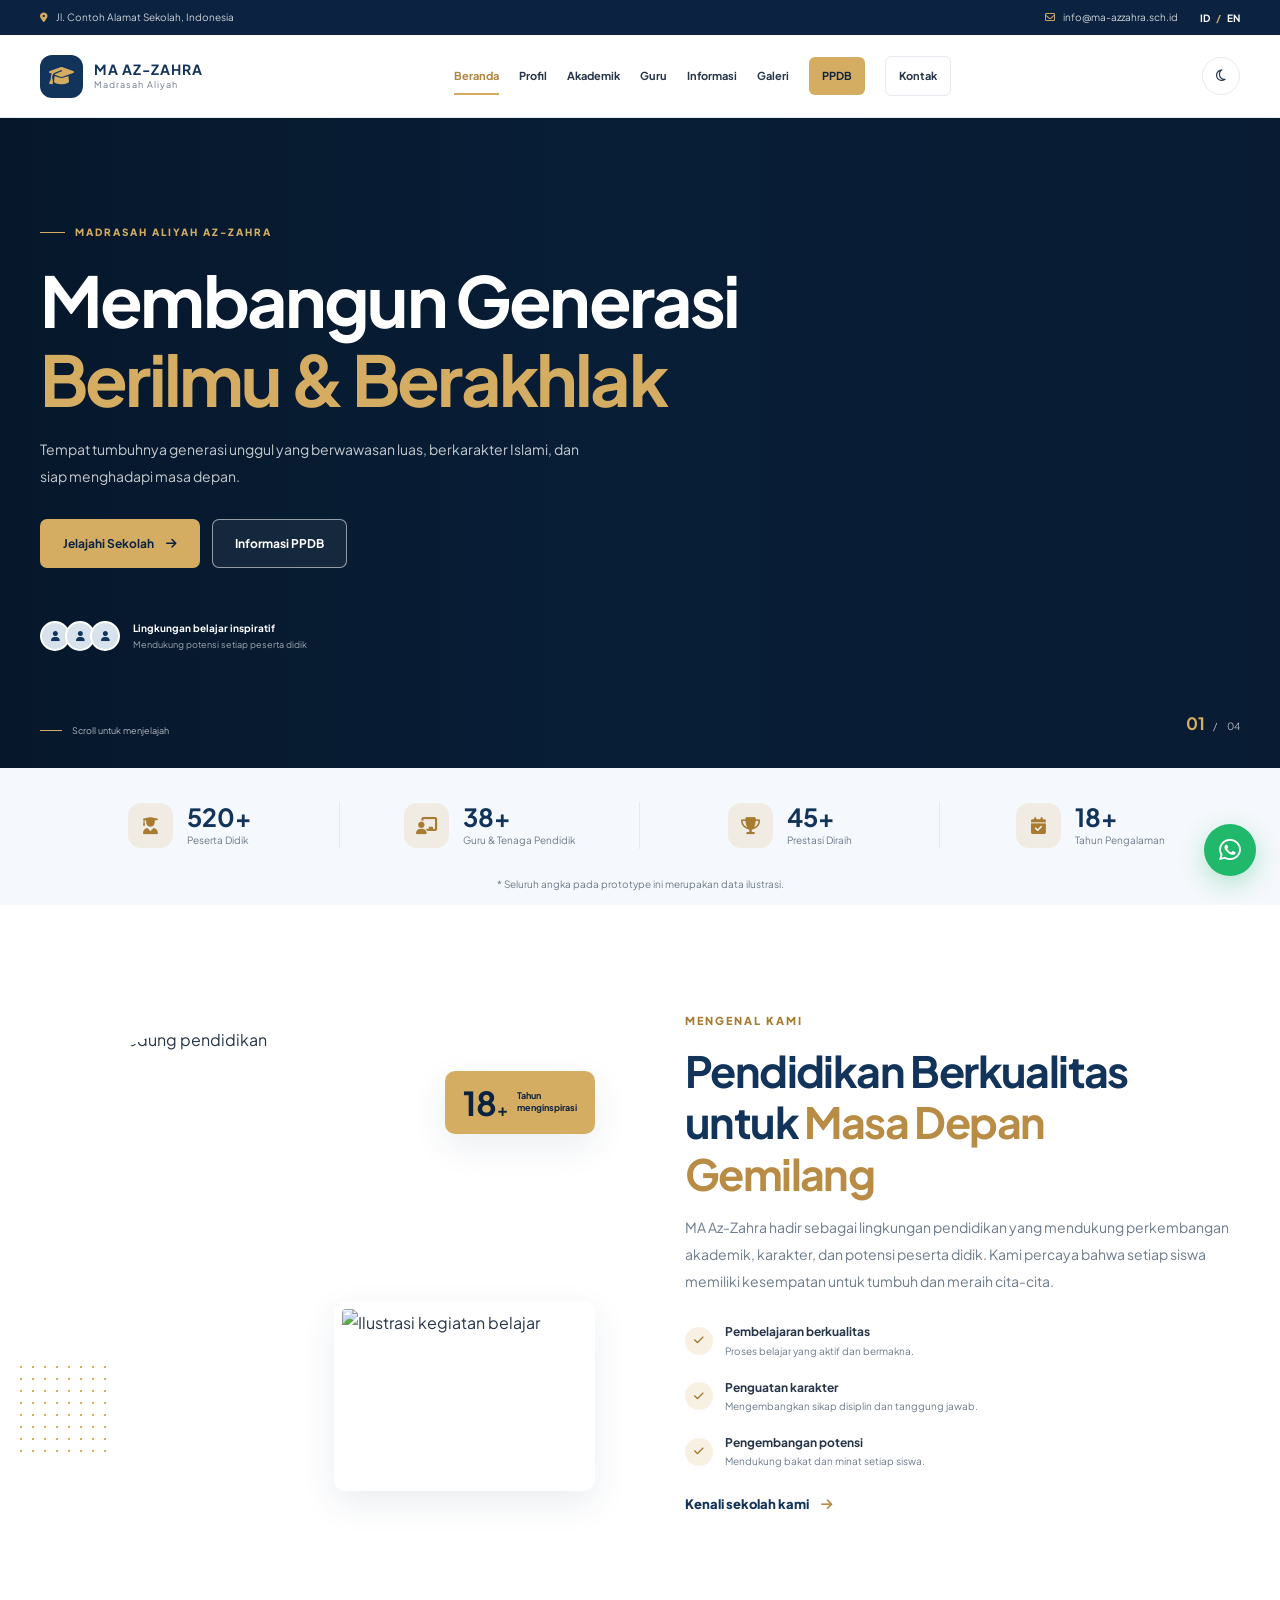
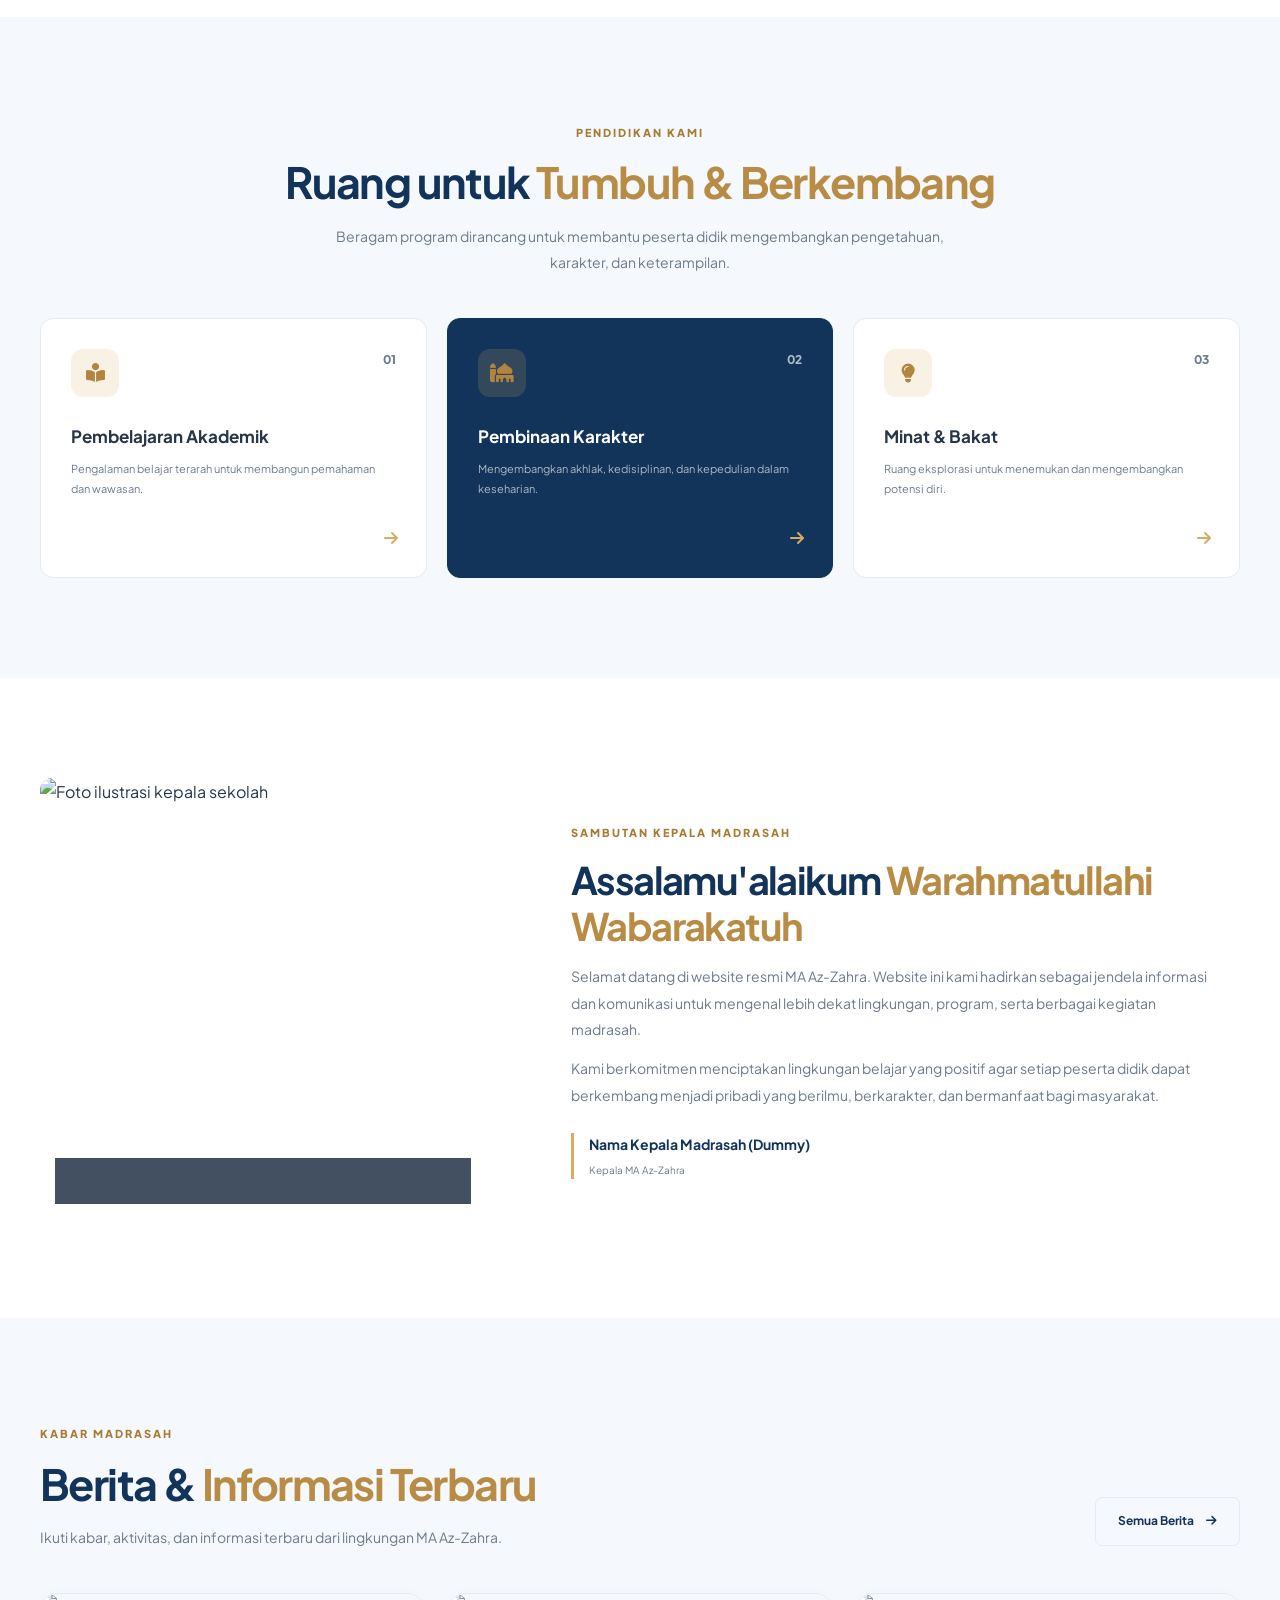
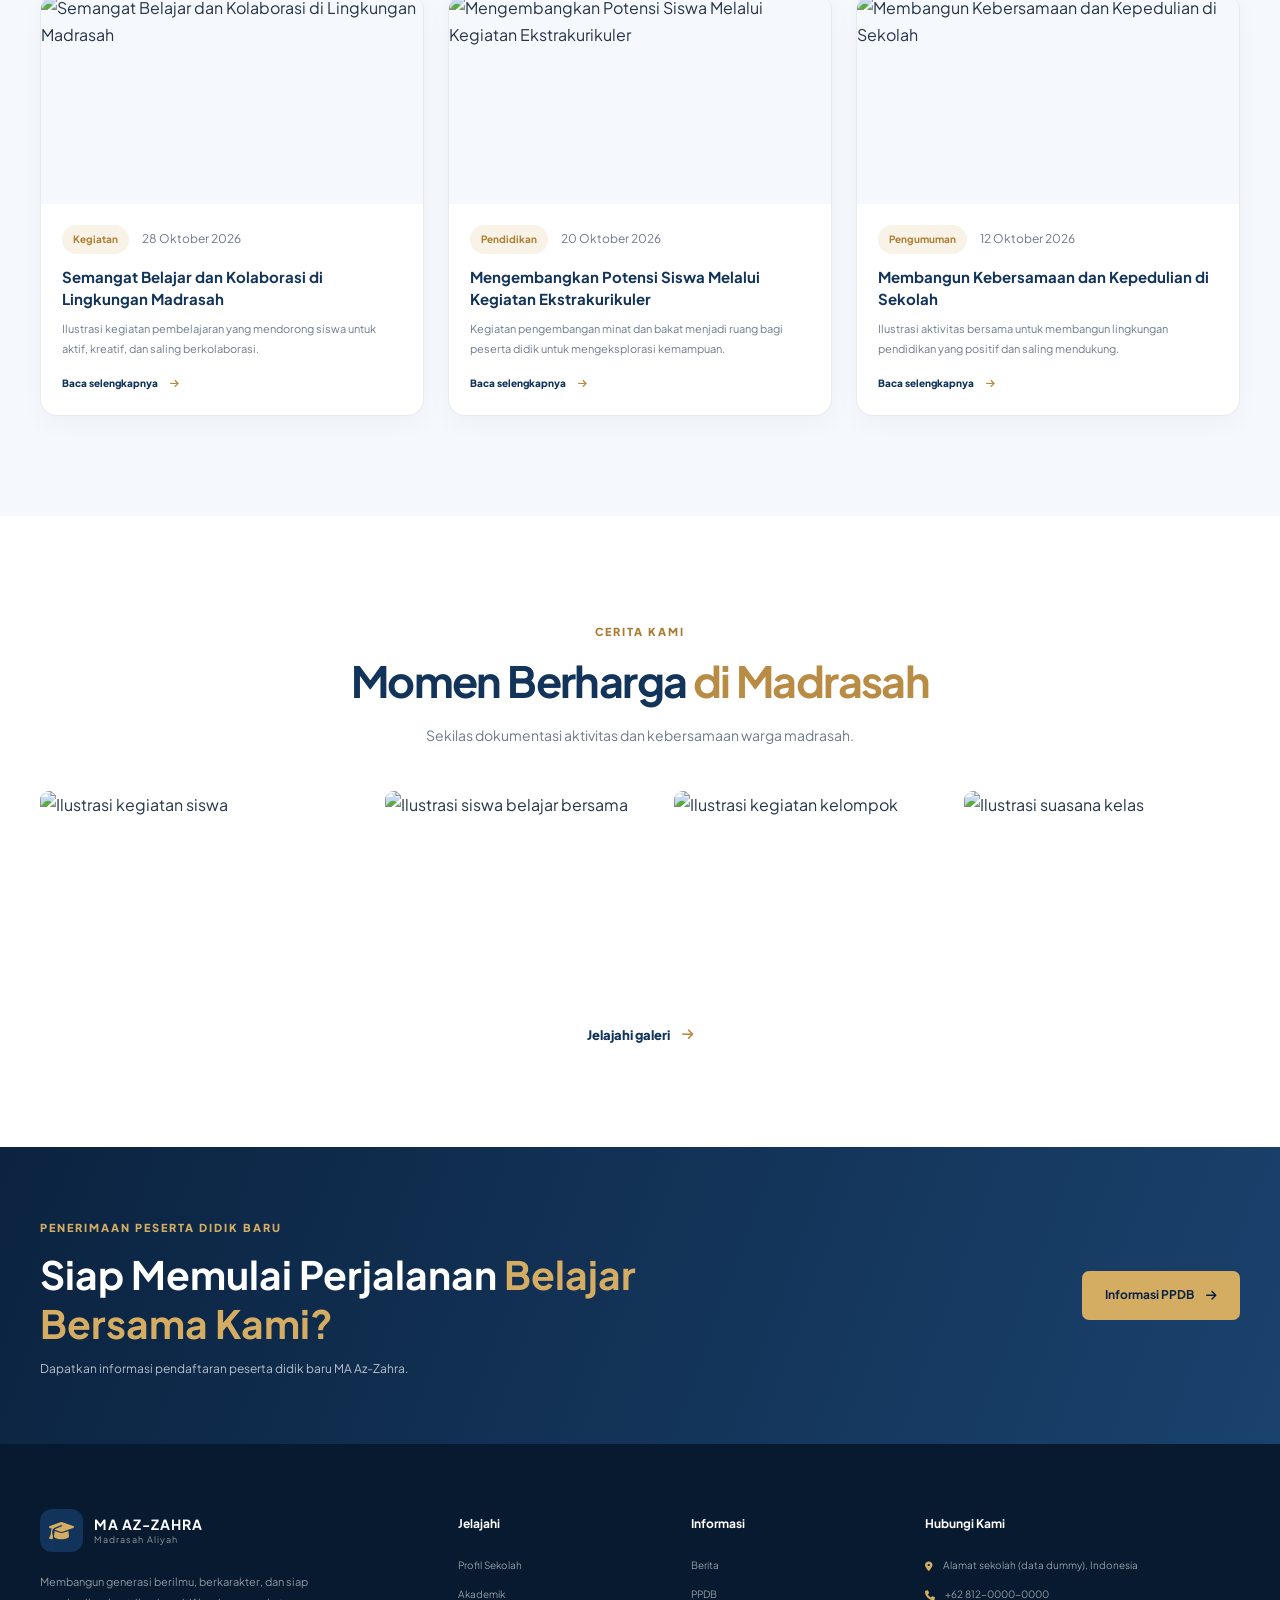
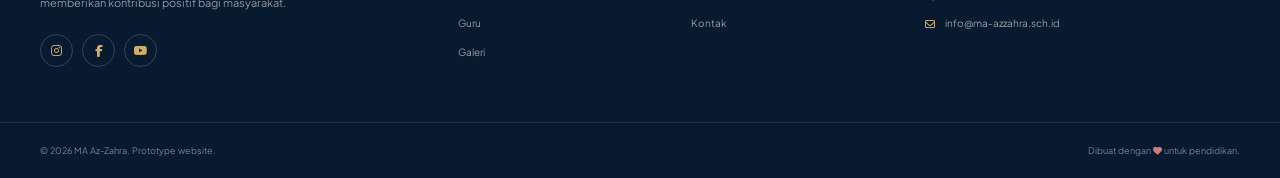
==== index.html @ f2ae87c5 "first commit" ====
<!DOCTYPE html>
<html lang="id">
<head>
  <meta charset="UTF-8">
  <meta name="viewport" content="width=device-width, initial-scale=1.0">
  <meta name="description" content="Website profil dan informasi MA Az-Zahra. Mengenal sekolah, program pendidikan, kegiatan, prestasi, dan informasi penerimaan peserta didik baru.">
  <meta name="theme-color" content="#12345a">
  <title>MA Az-Zahra | Membangun Generasi Berilmu dan Berakhlak</title>
  <link rel="preconnect" href="https://fonts.googleapis.com">
  <link rel="preconnect" href="https://fonts.gstatic.com" crossorigin>
  <link href="https://fonts.googleapis.com/css2?family=Plus+Jakarta+Sans:wght@400;500;600;700;800&display=swap" rel="stylesheet">
  <link rel="stylesheet" href="https://cdnjs.cloudflare.com/ajax/libs/font-awesome/6.5.2/css/all.min.css">
  <link rel="stylesheet" href="assets/css/variables.css">
  <link rel="stylesheet" href="assets/css/global.css">
  <link rel="stylesheet" href="assets/css/navbar.css">
  <link rel="stylesheet" href="assets/css/components.css">
  <link rel="stylesheet" href="assets/css/pages.css">
  <link rel="stylesheet" href="assets/css/responsive.css">
</head>
<body>
  <div class="announcement-bar">
    <div class="container announcement-inner">
      <span><i class="fa-solid fa-location-dot"></i> Jl. Contoh Alamat Sekolah, Indonesia</span>
      <div class="announcement-right">
        <a href="mailto:info@ma-azzahra.sch.id"><i class="fa-regular fa-envelope"></i> info@ma-azzahra.sch.id</a>
        <button class="language-toggle" id="languageToggle" type="button" aria-label="Ganti bahasa">ID <span>/</span> EN</button>
      </div>
    </div>
  </div>

  <header class="site-header" id="siteHeader">
    <div class="container nav-container">
      <a class="brand" href="index.html" aria-label="MA Az-Zahra Beranda">
        <span class="brand-logo"><i class="fa-solid fa-graduation-cap"></i></span>
        <span class="brand-copy"><strong>MA AZ-ZAHRA</strong><small>Madrasah Aliyah</small></span>
      </a>

      <button class="mobile-menu-toggle" id="mobileMenuToggle" aria-label="Buka navigasi" aria-expanded="false">
        <i class="fa-solid fa-bars"></i>
      </button>

      <nav class="main-nav" id="mainNav" aria-label="Navigasi utama">
        <a class="nav-link active" href="index.html" data-i18n="nav.home">Beranda</a>
        <a class="nav-link" href="pages/profil.html" data-i18n="nav.profile">Profil</a>
        <a class="nav-link" href="pages/akademik.html" data-i18n="nav.academic">Akademik</a>
        <a class="nav-link" href="pages/guru.html" data-i18n="nav.teachers">Guru</a>
        <a class="nav-link" href="pages/berita.html" data-i18n="nav.news">Informasi</a>
        <a class="nav-link" href="pages/galeri.html" data-i18n="nav.gallery">Galeri</a>
        <a class="nav-link nav-ppdb" href="pages/ppdb.html" data-i18n="nav.admission">PPDB <i class="fa-solid fa-arrow-up-right-from-square"></i></a>
        <a class="nav-link nav-contact" href="pages/kontak.html" data-i18n="nav.contact">Kontak</a>
      </nav>

      <div class="nav-actions">
        <button class="icon-button" id="themeToggle" type="button" aria-label="Aktifkan mode gelap">
          <i class="fa-regular fa-moon"></i>
        </button>
      </div>
    </div>
  </header>

  <main>
    <section class="hero-section">
      <div class="hero-image"></div>
      <div class="hero-overlay"></div>
      <div class="container hero-content">
        <span class="eyebrow hero-eyebrow"><span></span> MADRASAH ALIYAH AZ-ZAHRA</span>
        <h1 data-i18n="hero.title">Membangun Generasi<br><em>Berilmu & Berakhlak</em></h1>
        <p data-i18n="hero.description">Tempat tumbuhnya generasi unggul yang berwawasan luas, berkarakter Islami, dan siap menghadapi masa depan.</p>
        <div class="hero-actions">
          <a href="pages/profil.html" class="btn btn-gold"><span data-i18n="hero.ctaPrimary">Jelajahi Sekolah</span> <i class="fa-solid fa-arrow-right"></i></a>
          <a href="pages/ppdb.html" class="btn btn-outline-light" data-i18n="hero.ctaSecondary">Informasi PPDB</a>
        </div>
        <div class="hero-trust">
          <div class="trust-avatars">
            <span><i class="fa-solid fa-user"></i></span><span><i class="fa-solid fa-user"></i></span><span><i class="fa-solid fa-user"></i></span>
          </div>
          <div><strong>Lingkungan belajar inspiratif</strong><small>Mendukung potensi setiap peserta didik</small></div>
        </div>
      </div>
      <a class="hero-scroll" href="#about"><span></span> Scroll untuk menjelajah</a>
      <div class="hero-index"><strong>01</strong><span>/</span> 04</div>
    </section>

    <section class="stats-section">
      <div class="container stats-grid">
        <div class="stat-item"><span class="stat-icon"><i class="fa-solid fa-user-graduate"></i></span><div><strong data-count="520">0</strong><small>Peserta Didik</small></div></div>
        <div class="stat-item"><span class="stat-icon"><i class="fa-solid fa-chalkboard-user"></i></span><div><strong data-count="38">0</strong><small>Guru & Tenaga Pendidik</small></div></div>
        <div class="stat-item"><span class="stat-icon"><i class="fa-solid fa-trophy"></i></span><div><strong data-count="45">0</strong><small>Prestasi Diraih</small></div></div>
        <div class="stat-item"><span class="stat-icon"><i class="fa-solid fa-calendar-check"></i></span><div><strong data-count="18">0</strong><small>Tahun Pengalaman</small></div></div>
      </div>
      <p class="demo-note">* Seluruh angka pada prototype ini merupakan data ilustrasi.</p>
    </section>

    <section class="section about-section" id="about">
      <div class="container about-grid">
        <div class="about-visual reveal">
          <div class="about-photo-main"><img src="https://images.unsplash.com/photo-1562774053-701939374585?auto=format&fit=crop&w=1000&q=85" alt="Ilustrasi gedung pendidikan"></div>
          <div class="about-photo-small"><img src="https://images.unsplash.com/photo-1509062522246-3755977927d7?auto=format&fit=crop&w=600&q=85" alt="Ilustrasi kegiatan belajar"></div>
          <div class="experience-card"><strong>18<span>+</span></strong><small>Tahun<br>menginspirasi</small></div>
          <span class="decorative-dot"></span>
        </div>
        <div class="about-copy reveal">
          <span class="section-kicker">MENGENAL KAMI</span>
          <h2>Pendidikan Berkualitas untuk <em>Masa Depan Gemilang</em></h2>
          <p class="section-description">MA Az-Zahra hadir sebagai lingkungan pendidikan yang mendukung perkembangan akademik, karakter, dan potensi peserta didik. Kami percaya bahwa setiap siswa memiliki kesempatan untuk tumbuh dan meraih cita-cita.</p>
          <div class="about-points">
            <div><span><i class="fa-solid fa-check"></i></span><div><strong>Pembelajaran berkualitas</strong><small>Proses belajar yang aktif dan bermakna.</small></div></div>
            <div><span><i class="fa-solid fa-check"></i></span><div><strong>Penguatan karakter</strong><small>Mengembangkan sikap disiplin dan tanggung jawab.</small></div></div>
            <div><span><i class="fa-solid fa-check"></i></span><div><strong>Pengembangan potensi</strong><small>Mendukung bakat dan minat setiap siswa.</small></div></div>
          </div>
          <a href="pages/profil.html" class="text-link">Kenali sekolah kami <i class="fa-solid fa-arrow-right"></i></a>
        </div>
      </div>
    </section>

    <section class="section programs-section">
      <div class="container">
        <div class="section-heading centered reveal">
          <span class="section-kicker">PENDIDIKAN KAMI</span>
          <h2>Ruang untuk <em>Tumbuh & Berkembang</em></h2>
          <p class="section-description">Beragam program dirancang untuk membantu peserta didik mengembangkan pengetahuan, karakter, dan keterampilan.</p>
        </div>
        <div class="program-grid">
          <article class="program-card reveal"><span class="program-icon"><i class="fa-solid fa-book-open-reader"></i></span><span class="program-number">01</span><h3>Pembelajaran Akademik</h3><p>Pengalaman belajar terarah untuk membangun pemahaman dan wawasan.</p><a href="pages/akademik.html" aria-label="Lihat program akademik"><i class="fa-solid fa-arrow-right"></i></a></article>
          <article class="program-card featured reveal"><span class="program-icon"><i class="fa-solid fa-mosque"></i></span><span class="program-number">02</span><h3>Pembinaan Karakter</h3><p>Mengembangkan akhlak, kedisiplinan, dan kepedulian dalam keseharian.</p><a href="pages/akademik.html" aria-label="Lihat pembinaan karakter"><i class="fa-solid fa-arrow-right"></i></a></article>
          <article class="program-card reveal"><span class="program-icon"><i class="fa-solid fa-lightbulb"></i></span><span class="program-number">03</span><h3>Minat & Bakat</h3><p>Ruang eksplorasi untuk menemukan dan mengembangkan potensi diri.</p><a href="pages/akademik.html" aria-label="Lihat minat dan bakat"><i class="fa-solid fa-arrow-right"></i></a></article>
        </div>
      </div>
    </section>

    <section class="section principal-section">
      <div class="container principal-grid">
        <div class="principal-image reveal"><img src="https://images.unsplash.com/photo-1560250097-0b93528c311a?auto=format&fit=crop&w=800&q=85" alt="Foto ilustrasi kepala sekolah"><span class="image-caption">Kepala Madrasah</span></div>
        <div class="principal-copy reveal"><span class="section-kicker">SAMBUTAN KEPALA MADRASAH</span><h2>Assalamu'alaikum <em>Warahmatullahi Wabarakatuh</em></h2><p class="section-description">Selamat datang di website resmi MA Az-Zahra. Website ini kami hadirkan sebagai jendela informasi dan komunikasi untuk mengenal lebih dekat lingkungan, program, serta berbagai kegiatan madrasah.</p><p class="section-description">Kami berkomitmen menciptakan lingkungan belajar yang positif agar setiap peserta didik dapat berkembang menjadi pribadi yang berilmu, berkarakter, dan bermanfaat bagi masyarakat.</p><div class="principal-sign"><strong>Nama Kepala Madrasah (Dummy)</strong><small>Kepala MA Az-Zahra</small></div></div>
      </div>
    </section>

    <section class="section news-section">
      <div class="container">
        <div class="section-heading heading-with-action reveal"><div><span class="section-kicker">KABAR MADRASAH</span><h2>Berita & <em>Informasi Terbaru</em></h2><p class="section-description">Ikuti kabar, aktivitas, dan informasi terbaru dari lingkungan MA Az-Zahra.</p></div><a href="pages/berita.html" class="btn btn-outline-dark">Semua Berita <i class="fa-solid fa-arrow-right"></i></a></div>
        <div class="news-grid" id="homeNewsGrid"></div>
      </div>
    </section>

    <section class="section gallery-preview-section">
      <div class="container">
        <div class="section-heading centered reveal"><span class="section-kicker">CERITA KAMI</span><h2>Momen Berharga <em>di Madrasah</em></h2><p class="section-description">Sekilas dokumentasi aktivitas dan kebersamaan warga madrasah.</p></div>
        <div class="gallery-preview-grid">
          <img src="https://images.unsplash.com/photo-1529390079861-591de354faf5?auto=format&fit=crop&w=800&q=85" alt="Ilustrasi kegiatan siswa">
          <img src="https://images.unsplash.com/photo-1523240795612-9a054b0db644?auto=format&fit=crop&w=800&q=85" alt="Ilustrasi siswa belajar bersama">
          <img src="https://images.unsplash.com/photo-1517486808906-6ca8b3f04846?auto=format&fit=crop&w=800&q=85" alt="Ilustrasi kegiatan kelompok">
          <img src="https://images.unsplash.com/photo-1509062522246-3755977927d7?auto=format&fit=crop&w=800&q=85" alt="Ilustrasi suasana kelas">
        </div>
        <div class="center-action"><a href="pages/galeri.html" class="text-link">Jelajahi galeri <i class="fa-solid fa-arrow-right"></i></a></div>
      </div>
    </section>

    <section class="admission-cta">
      <div class="container admission-inner">
        <div><span class="section-kicker light-kicker">PENERIMAAN PESERTA DIDIK BARU</span><h2>Siap Memulai Perjalanan <em>Belajar Bersama Kami?</em></h2><p>Dapatkan informasi pendaftaran peserta didik baru MA Az-Zahra.</p></div>
        <a href="pages/ppdb.html" class="btn btn-gold">Informasi PPDB <i class="fa-solid fa-arrow-right"></i></a>
      </div>
    </section>
  </main>

  <footer class="site-footer" id="siteFooter">
    <div class="container footer-main">
      <div class="footer-brand"><a class="brand brand-light" href="index.html"><span class="brand-logo"><i class="fa-solid fa-graduation-cap"></i></span><span class="brand-copy"><strong>MA AZ-ZAHRA</strong><small>Madrasah Aliyah</small></span></a><p>Membangun generasi berilmu, berkarakter, dan siap memberikan kontribusi positif bagi masyarakat.</p><div class="social-links"><a href="#" aria-label="Instagram"><i class="fa-brands fa-instagram"></i></a><a href="#" aria-label="Facebook"><i class="fa-brands fa-facebook-f"></i></a><a href="#" aria-label="YouTube"><i class="fa-brands fa-youtube"></i></a></div></div>
      <div class="footer-column"><h4>Jelajahi</h4><a href="pages/profil.html">Profil Sekolah</a><a href="pages/akademik.html">Akademik</a><a href="pages/guru.html">Guru</a><a href="pages/galeri.html">Galeri</a></div>
      <div class="footer-column"><h4>Informasi</h4><a href="pages/berita.html">Berita</a><a href="pages/ppdb.html">PPDB</a><a href="pages/kontak.html">Kontak</a></div>
      <div class="footer-column footer-contact"><h4>Hubungi Kami</h4><p><i class="fa-solid fa-location-dot"></i> Alamat sekolah (data dummy), Indonesia</p><p><i class="fa-solid fa-phone"></i> +62 812-0000-0000</p><p><i class="fa-regular fa-envelope"></i> info@ma-azzahra.sch.id</p></div>
    </div>
    <div class="footer-bottom"><div class="container"><span>© <span id="currentYear"></span> MA Az-Zahra. Prototype website.</span><span>Dibuat dengan <i class="fa-solid fa-heart"></i> untuk pendidikan.</span></div></div>
  </footer>

  <a class="floating-whatsapp" href="https://wa.me/6281200000000?text=Halo%20MA%20Az-Zahra" target="_blank" rel="noopener" aria-label="Hubungi melalui WhatsApp"><i class="fa-brands fa-whatsapp"></i></a>
  <button class="back-to-top" id="backToTop" type="button" aria-label="Kembali ke atas"><i class="fa-solid fa-arrow-up"></i></button>

  <script src="assets/js/config.js"></script>
  <script src="assets/js/data.js"></script>
  <script src="assets/js/components.js"></script>
  <script src="assets/js/navigation.js"></script>
  <script src="assets/js/theme.js"></script>
  <script src="assets/js/language.js"></script>
  <script src="assets/js/main.js"></script>
</body>
</html>
---- assets/css/variables.css ----
:root {
  --color-navy: #12345a;
  --color-navy-dark: #0b2340;
  --color-navy-deep: #081a30;
  --color-gold: #d5ad62;
  --color-gold-light: #ead6ad;
  --color-white: #ffffff;
  --color-bg: #ffffff;
  --color-bg-soft: #f5f8fc;
  --color-text: #263548;
  --color-muted: #6d7b8c;
  --color-border: #e5ebf1;
  --font-main: "Plus Jakarta Sans", sans-serif;
  --container-width: 1200px;
  --radius-sm: 8px;
  --radius-md: 16px;
  --radius-lg: 24px;
  --shadow-soft: 0 12px 35px rgba(18, 52, 90, .09);
  --transition: .25s ease;
}
[data-theme="dark"] {
  --color-bg: #101b2d;
  --color-bg-soft: #15243a;
  --color-text: #e8eef6;
  --color-muted: #aab8ca;
  --color-border: #2b3d55;
  --shadow-soft: 0 12px 35px rgba(0,0,0,.22);
}
---- assets/css/global.css ----
* {
    box-sizing: border-box;
}

html {
    scroll-behavior: smooth;
    scroll-padding-top: 95px;
}

body {
    margin: 0;
    font-family: var(--font-main);
    background: var(--color-bg);
    color: var(--color-text);
    line-height: 1.7;
    transition: background var(--transition), color var(--transition);
}

body,
button,
input {
    font-family: var(--font-main);
}

a {
    color: inherit;
    text-decoration: none;
}

button {
    cursor: pointer;
}

img {
    display: block;
    max-width: 100%;
}

.container {
    width: min(var(--container-width), calc(100% - 48px));
    margin-inline: auto;
}

.section {
    padding: 100px 0;
}

.section-kicker {
    display: inline-block;
    margin-bottom: 14px;
    color: #a77b32;
    font-size: 11px;
    font-weight: 800;
    letter-spacing: 2px;
}

.section-heading {
    margin-bottom: 42px;
}

.section-heading h2,
.about-copy h2,
.principal-copy h2 {
    margin: 0 0 15px;
    color: var(--color-navy);
    font-size: clamp(30px, 4vw, 43px);
    line-height: 1.2;
    letter-spacing: -1.6px;
}

[data-theme="dark"] .section-heading h2,
[data-theme="dark"] .about-copy h2,
[data-theme="dark"] .principal-copy h2 {
    color: var(--color-text);
}

.section-heading h2 em,
.about-copy h2 em,
.principal-copy h2 em {
    color: #b88c45;
    font-style: normal;
}

.section-description {
    max-width: 650px;
    margin: 0;
    color: var(--color-muted);
    font-size: 14px;
    line-height: 1.9;
}

.centered {
    text-align: center;
}

.centered .section-description {
    margin-inline: auto;
}

.btn {
    min-height: 49px;
    display: inline-flex;
    align-items: center;
    justify-content: center;
    gap: 12px;
    padding: 0 22px;
    border: 1px solid transparent;
    border-radius: 7px;
    font-size: 12px;
    font-weight: 700;
    transition: var(--transition);
}

.btn-gold {
    color: var(--color-navy-dark);
    background: var(--color-gold);
}

.btn-gold:hover {
    background: #e5c47e;
    transform: translateY(-2px);
}

.btn-outline-light {
    color: #fff;
    border-color: rgba(255, 255, 255, .55);
    background: rgba(255, 255, 255, .06);
}

.btn-outline-light:hover {
    background: #fff;
    color: var(--color-navy);
}

.btn-outline-dark {
    border-color: var(--color-border);
    color: var(--color-navy);
}

[data-theme="dark"] .btn-outline-dark {
    color: var(--color-text);
}

.btn-outline-dark:hover {
    border-color: var(--color-gold);
    color: #a77b32;
}

.text-link {
    display: inline-flex;
    align-items: center;
    gap: 12px;
    margin-top: 23px;
    color: var(--color-navy);
    font-size: 13px;
    font-weight: 800;
}

[data-theme="dark"] .text-link {
    color: var(--color-gold);
}

.text-link i {
    color: #b88c45;
    transition: transform var(--transition);
}

.text-link:hover i {
    transform: translateX(5px);
}

.demo-note {
    margin: 0;
    padding: 0 15px 12px;
    color: var(--color-muted);
    font-size: 10px;
    text-align: center;
}

.reveal {
    opacity: 0;
    transform: translateY(22px);
    transition: opacity .7s ease, transform .7s ease;
}

.reveal.is-visible {
    opacity: 1;
    transform: translateY(0);
}
---- assets/css/navbar.css ----
.announcement-bar {
     background: var(--color-navy-dark);
     color: rgba(255, 255, 255, .8);
     font-size: 10px;
 }

 .announcement-inner,
 .announcement-right {
     display: flex;
     align-items: center;
     justify-content: space-between;
 }

 .announcement-inner {
     min-height: 35px;
 }

 .announcement-inner i {
     margin-right: 6px;
     color: var(--color-gold);
 }

 .announcement-right {
     gap: 22px;
 }

 .language-toggle {
     padding: 0;
     border: 0;
     background: none;
     color: #fff;
     font-size: 10px;
     font-weight: 700;
 }

 .language-toggle span {
     color: var(--color-gold);
     padding: 0 4px;
 }

 .site-header {
     position: sticky;
     z-index: 1000;
     top: 0;
     background: var(--color-bg);
     border-bottom: 1px solid var(--color-border);
     transition: box-shadow var(--transition), background var(--transition);
 }

 .site-header.is-scrolled {
     box-shadow: 0 8px 24px rgba(9, 31, 56, .08);
 }

 .nav-container {
     min-height: 82px;
     display: flex;
     align-items: center;
     justify-content: space-between;
     gap: 25px;
 }

 .brand {
     display: inline-flex;
     align-items: center;
     gap: 11px;
     flex-shrink: 0;
 }

 .brand-logo {
     width: 43px;
     height: 43px;
     display: grid;
     place-items: center;
     border-radius: 12px;
     background: var(--color-navy);
     color: var(--color-gold);
     font-size: 20px;
 }

 .brand-copy {
     display: flex;
     flex-direction: column;
     line-height: 1.35;
 }

 .brand-copy strong {
     color: var(--color-navy);
     font-size: 14px;
     letter-spacing: 1px;
 }

 [data-theme="dark"] .brand-copy strong {
     color: var(--color-text);
 }

 .brand-copy small {
     color: var(--color-muted);
     font-size: 9px;
     letter-spacing: 1px;
 }

 .main-nav {
     display: flex;
     align-items: center;
     gap: 20px;
 }

 .nav-link {
     position: relative;
     color: var(--color-text);
     font-size: 11px;
     font-weight: 700;
     transition: color var(--transition);
 }

 .nav-link:hover,
 .nav-link.active {
     color: #b1843f;
 }

 .nav-link.active::after {
     position: absolute;
     right: 0;
     bottom: -10px;
     left: 0;
     height: 2px;
     background: var(--color-gold);
     content: "";
 }

 .nav-ppdb {
     padding: 10px 13px;
     border-radius: 6px;
     background: var(--color-gold);
     color: var(--color-navy-dark);
 }

 .nav-ppdb:hover {
     color: var(--color-navy-dark);
     background: #e5c47e;
 }

 .nav-ppdb::after {
     display: none;
 }

 .nav-contact {
     padding: 10px 13px;
     border: 1px solid var(--color-border);
     border-radius: 6px;
 }

 .nav-actions {
     display: flex;
     align-items: center;
 }

 .icon-button,
 .mobile-menu-toggle {
     width: 38px;
     height: 38px;
     display: grid;
     place-items: center;
     border: 1px solid var(--color-border);
     border-radius: 50%;
     background: var(--color-bg);
     color: var(--color-text);
 }

 .mobile-menu-toggle {
     display: none;
 }
---- assets/css/components.css ----
.hero-section {
     position: relative;
     min-height: 650px;
     display: flex;
     align-items: center;
     overflow: hidden;
     background: var(--color-navy-deep);
     color: #fff;
 }

 .hero-image,
 .hero-overlay {
     position: absolute;
     inset: 0;
 }

 .hero-image {
     background: url("https://images.unsplash.com/photo-1562774053-701939374585?auto=format&fit=crop&w=2000&q=90") center 48%/cover no-repeat;
     transform: scale(1.02);
 }

 .hero-overlay {
     background: linear-gradient(90deg, rgba(6, 23, 43, .94) 0%, rgba(8, 31, 56, .82) 47%, rgba(8, 31, 56, .28) 100%);
 }

 .hero-content {
     position: relative;
     z-index: 1;
     padding-top: 45px;
     padding-bottom: 65px;
 }

 .eyebrow {
     display: inline-flex;
     align-items: center;
     gap: 10px;
     color: var(--color-gold);
     font-size: 10px;
     font-weight: 800;
     letter-spacing: 2px;
 }

 .eyebrow span {
     width: 25px;
     height: 1px;
     background: var(--color-gold);
 }

 .hero-content h1 {
     max-width: 760px;
     margin: 20px 0 18px;
     font-size: clamp(43px, 6vw, 70px);
     line-height: 1.12;
     letter-spacing: -2.8px;
 }

 .hero-content h1 em {
     color: var(--color-gold);
     font-style: normal;
 }

 .hero-content>p {
     max-width: 540px;
     margin: 0;
     color: rgba(255, 255, 255, .77);
     font-size: 14px;
     line-height: 1.9;
 }

 .hero-actions {
     display: flex;
     flex-wrap: wrap;
     gap: 12px;
     margin-top: 30px;
 }

 .hero-trust {
     display: flex;
     align-items: center;
     gap: 13px;
     margin-top: 52px;
 }

 .trust-avatars {
     display: flex;
     padding-left: 5px;
 }

 .trust-avatars span {
     width: 30px;
     height: 30px;
     display: grid;
     place-items: center;
     margin-left: -5px;
     border: 2px solid #fff;
     border-radius: 50%;
     background: #d8e2ec;
     color: var(--color-navy);
     font-size: 10px;
 }

 .hero-trust div:last-child {
     display: flex;
     flex-direction: column;
 }

 .hero-trust strong {
     font-size: 10px;
 }

 .hero-trust small {
     color: rgba(255, 255, 255, .62);
     font-size: 9px;
 }

 .hero-scroll {
     position: absolute;
     z-index: 2;
     bottom: 30px;
     left: max(24px, calc((100% - var(--container-width))/2));
     display: flex;
     align-items: center;
     gap: 10px;
     color: rgba(255, 255, 255, .7);
     font-size: 9px;
 }

 .hero-scroll span {
     width: 22px;
     height: 1px;
     background: var(--color-gold);
 }

 .hero-index {
     position: absolute;
     right: max(24px, calc((100% - var(--container-width))/2));
     bottom: 30px;
     color: rgba(255, 255, 255, .7);
     font-size: 10px;
 }

 .hero-index strong {
     color: var(--color-gold);
     font-size: 17px;
 }

 .hero-index span {
     margin: 0 8px;
 }

 .stats-section {
     padding: 34px 0 0;
     background: var(--color-bg-soft);
 }

 .stats-grid {
     display: grid;
     grid-template-columns: repeat(4, 1fr);
     padding-bottom: 27px;
 }

 .stat-item {
     display: flex;
     align-items: center;
     justify-content: center;
     gap: 14px;
     border-right: 1px solid var(--color-border);
 }

 .stat-item:last-child {
     border: 0;
 }

 .stat-icon {
     width: 45px;
     height: 45px;
     display: grid;
     place-items: center;
     border-radius: 13px;
     background: rgba(213, 173, 98, .16);
     color: #a77b32;
     font-size: 17px;
 }

 .stat-item div {
     display: flex;
     flex-direction: column;
 }

 .stat-item strong {
     color: var(--color-navy);
     font-size: 25px;
     line-height: 1.2;
 }

 [data-theme="dark"] .stat-item strong {
     color: var(--color-text);
 }

 .stat-item small {
     color: var(--color-muted);
     font-size: 10px;
 }

 .about-grid {
     display: grid;
     grid-template-columns: 1fr 1fr;
     align-items: center;
     gap: 90px;
 }

 .about-visual {
     position: relative;
     min-height: 470px;
 }

 .about-photo-main {
     position: absolute;
     top: 0;
     left: 0;
     width: 78%;
     height: 400px;
     overflow: hidden;
     border-radius: 170px 170px 12px 12px;
 }

 .about-photo-main img,
 .about-photo-small img,
 .principal-image img {
     width: 100%;
     height: 100%;
     object-fit: cover;
 }

 .about-photo-small {
     position: absolute;
     right: 0;
     bottom: 5px;
     width: 47%;
     height: 190px;
     overflow: hidden;
     border: 8px solid var(--color-bg);
     border-radius: 12px;
     box-shadow: var(--shadow-soft);
 }

 .experience-card {
     position: absolute;
     top: 45px;
     right: 0;
     display: flex;
     align-items: center;
     gap: 9px;
     padding: 15px 18px;
     border-radius: 10px;
     background: var(--color-gold);
     color: var(--color-navy-dark);
     box-shadow: var(--shadow-soft);
 }

 .experience-card strong {
     font-size: 33px;
     line-height: 1;
 }

 .experience-card strong span {
     font-size: 17px;
 }

 .experience-card small {
     font-size: 9px;
     font-weight: 700;
     line-height: 1.4;
 }

 .decorative-dot {
     position: absolute;
     z-index: -1;
     bottom: 35px;
     left: -25px;
     width: 100px;
     height: 100px;
     background-image: radial-gradient(#d5ad62 1.5px, transparent 1.5px);
     background-size: 12px 12px;
 }

 .about-copy h2 {
     max-width: 510px;
 }

 .about-points {
     display: grid;
     gap: 18px;
     margin-top: 28px;
 }

 .about-points>div {
     display: flex;
     align-items: center;
     gap: 12px;
 }

 .about-points>div>span {
     width: 28px;
     height: 28px;
     display: grid;
     place-items: center;
     flex-shrink: 0;
     border-radius: 50%;
     background: rgba(213, 173, 98, .18);
     color: #a77b32;
     font-size: 11px;
 }

 .about-points div div {
     display: flex;
     flex-direction: column;
 }

 .about-points strong {
     font-size: 12px;
 }

 .about-points small {
     color: var(--color-muted);
     font-size: 10px;
 }

 .programs-section {
     background: var(--color-bg-soft);
 }

 .program-grid {
     display: grid;
     grid-template-columns: repeat(3, 1fr);
     gap: 20px;
 }

 .program-card {
     position: relative;
     min-height: 260px;
     padding: 30px;
     border: 1px solid var(--color-border);
     border-radius: 13px;
     background: var(--color-bg);
     transition: transform var(--transition), box-shadow var(--transition);
 }

 .program-card:hover {
     transform: translateY(-7px);
     box-shadow: var(--shadow-soft);
 }

 .program-card.featured {
     border-color: var(--color-navy);
     background: var(--color-navy);
     color: #fff;
 }

 .program-icon {
     width: 48px;
     height: 48px;
     display: grid;
     place-items: center;
     border-radius: 12px;
     background: rgba(213, 173, 98, .17);
     color: #b1843f;
     font-size: 19px;
 }

 .program-number {
     position: absolute;
     top: 31px;
     right: 30px;
     color: var(--color-muted);
     font-size: 12px;
     font-weight: 800;
 }

 .program-card h3 {
     margin: 25px 0 8px;
     font-size: 17px;
 }

 .program-card p {
     margin: 0;
     color: var(--color-muted);
     font-size: 11px;
     line-height: 1.8;
 }

 .program-card.featured p,
 .program-card.featured .program-number {
     color: rgba(255, 255, 255, .65);
 }

 .program-card>a {
     position: absolute;
     right: 28px;
     bottom: 26px;
     color: var(--color-gold);
 }

 .principal-grid {
     display: grid;
     grid-template-columns: .8fr 1.2fr;
     align-items: center;
     gap: 85px;
 }

 .principal-image {
     position: relative;
     height: 440px;
     overflow: hidden;
     border-radius: 12px;
 }

 .image-caption {
     position: absolute;
     right: 15px;
     bottom: 15px;
     left: 15px;
     padding: 12px;
     border: 1px solid rgba(255, 255, 255, .25);
     border-radius: 7px;
     background: rgba(8, 26, 48, .76);
     color: #fff;
     font-size: 11px;
     text-align: center;
     backdrop-filter: blur(8px);
 }

 .principal-copy h2 {
     font-size: clamp(27px, 3vw, 38px);
 }

 .principal-copy .section-description+.section-description {
     margin-top: 12px;
 }

 .principal-sign {
     display: flex;
     flex-direction: column;
     margin-top: 25px;
     padding-left: 15px;
     border-left: 3px solid var(--color-gold);
 }

 .principal-sign strong {
     font-size: 12px;
 }

 .principal-sign small {
     color: var(--color-muted);
     font-size: 10px;
 }

 .news-section {
     background: var(--color-bg-soft);
 }

 .heading-with-action {
     display: flex;
     align-items: end;
     justify-content: space-between;
     gap: 25px;
 }

 .heading-with-action .btn {
     flex-shrink: 0;
     margin-bottom: 5px;
 }

 .news-grid {
     display: grid;
     grid-template-columns: repeat(3, 1fr);
     gap: 22px;
 }

 .news-card {
     overflow: hidden;
     border: 1px solid var(--color-border);
     border-radius: 12px;
     background: var(--color-bg);
     transition: transform var(--transition), box-shadow var(--transition);
 }

 .news-card:hover {
     transform: translateY(-5px);
     box-shadow: var(--shadow-soft);
 }

 .news-card-image {
     height: 205px;
     overflow: hidden;
 }

 .news-card-image img {
     width: 100%;
     height: 100%;
     object-fit: cover;
     transition: transform .5s ease;
 }

 .news-card:hover .news-card-image img {
     transform: scale(1.05);
 }

 .news-card-body {
     padding: 21px;
 }

 .news-meta {
     display: flex;
     align-items: center;
     gap: 12px;
     color: var(--color-muted);
     font-size: 9px;
 }

 .news-category {
     color: #a77b32;
     font-weight: 800;
 }

 .news-card h3 {
     margin: 12px 0 8px;
     color: var(--color-navy);
     font-size: 15px;
     line-height: 1.5;
 }

 [data-theme="dark"] .news-card h3 {
     color: var(--color-text);
 }

 .news-card p {
     margin: 0;
     color: var(--color-muted);
     font-size: 11px;
     line-height: 1.8;
 }

 .news-card .text-link {
     margin-top: 16px;
     font-size: 10px;
 }

 .gallery-preview-grid {
     display: grid;
     grid-template-columns: 1.2fr 1fr 1fr 1fr;
     gap: 13px;
 }

 .gallery-preview-grid img {
     width: 100%;
     height: 210px;
     border-radius: 9px;
     object-fit: cover;
 }

 .center-action {
     text-align: center;
 }

 .admission-cta {
     padding: 65px 0;
     background: linear-gradient(110deg, #0b2340, #1a426d);
     color: #fff;
 }

 .admission-inner {
     display: flex;
     align-items: center;
     justify-content: space-between;
     gap: 30px;
 }

 .admission-inner h2 {
     max-width: 650px;
     margin: 0 0 10px;
     font-size: clamp(26px, 4vw, 39px);
     line-height: 1.25;
 }

 .admission-inner h2 em {
     color: var(--color-gold);
     font-style: normal;
 }

 .admission-inner p {
     margin: 0;
     color: rgba(255, 255, 255, .7);
     font-size: 12px;
 }

 .light-kicker {
     color: var(--color-gold);
 }

 .site-footer {
     background: #081a30;
     color: rgba(255, 255, 255, .76);
 }

 .footer-main {
     display: grid;
     grid-template-columns: 1.4fr .7fr .7fr 1.2fr;
     gap: 50px;
     padding-top: 65px;
     padding-bottom: 55px;
 }

 .brand-light .brand-copy strong {
     color: #fff;
 }

 .brand-light .brand-copy small {
     color: rgba(255, 255, 255, .55);
 }

 .footer-brand>p {
     max-width: 280px;
     margin: 20px 0;
     color: rgba(255, 255, 255, .55);
     font-size: 11px;
     line-height: 1.9;
 }

 .social-links {
     display: flex;
     gap: 9px;
 }

 .social-links a {
     width: 33px;
     height: 33px;
     display: grid;
     place-items: center;
     border: 1px solid rgba(255, 255, 255, .18);
     border-radius: 50%;
     color: var(--color-gold);
     font-size: 12px;
 }

 .footer-column {
     display: flex;
     flex-direction: column;
     gap: 12px;
 }

 .footer-column h4 {
     margin: 5px 0 10px;
     color: #fff;
     font-size: 12px;
 }

 .footer-column>a,
 .footer-column p {
     margin: 0;
     color: rgba(255, 255, 255, .57);
     font-size: 10px;
 }

 .footer-column>a:hover {
     color: var(--color-gold);
 }

 .footer-contact p {
     display: flex;
     gap: 10px;
     line-height: 1.7;
 }

 .footer-contact i {
     margin-top: 4px;
     color: var(--color-gold);
 }

 .footer-bottom {
     border-top: 1px solid rgba(255, 255, 255, .1);
 }

 .footer-bottom .container {
     min-height: 55px;
     display: flex;
     align-items: center;
     justify-content: space-between;
     gap: 20px;
     color: rgba(255, 255, 255, .45);
     font-size: 9px;
 }

 .footer-bottom i {
     color: #d87a7a;
 }

 .floating-whatsapp {
     position: fixed;
     z-index: 900;
     right: 24px;
     bottom: 24px;
     width: 52px;
     height: 52px;
     display: grid;
     place-items: center;
     border-radius: 50%;
     background: #20b86a;
     color: #fff;
     font-size: 25px;
     box-shadow: 0 8px 24px rgba(32, 184, 106, .3);
     transition: transform var(--transition);
 }

 .floating-whatsapp:hover {
     transform: translateY(-4px) scale(1.04);
 }

 .back-to-top {
     position: fixed;
     z-index: 899;
     right: 29px;
     bottom: 88px;
     width: 40px;
     height: 40px;
     display: grid;
     place-items: center;
     border: 0;
     border-radius: 50%;
     background: var(--color-navy);
     color: #fff;
     opacity: 0;
     visibility: hidden;
     transform: translateY(10px);
     transition: var(--transition);
 }

 .back-to-top.visible {
     opacity: 1;
     visibility: visible;
     transform: translateY(0);
 }
---- assets/css/pages.css ----
/* Styles for additional pages will be added in their implementation phases. */
/* =========================================================
   TAHAP 2 — HALAMAN PROFIL SEKOLAH
========================================================= */

.profile-page {
    overflow-x: hidden;
}

/* HERO */

.page-hero {
    position: relative;
    min-height: 390px;
    display: flex;
    align-items: center;
    overflow: hidden;
    background: var(--color-navy-deep);
    color: #fff;
}

.profile-hero-bg,
.profile-hero-shade {
    position: absolute;
    inset: 0;
}

.profile-hero-bg {
    background: url("https://images.unsplash.com/photo-1562774053-701939374585?auto=format&fit=crop&w=1900&q=85")
        center 48% / cover no-repeat;
    transform: scale(1.03);
}

.profile-hero-shade {
    background: linear-gradient(
        90deg,
        rgba(6, 23, 43, .95),
        rgba(8, 31, 56, .78) 58%,
        rgba(8, 31, 56, .48)
    );
}

.profile-hero-content {
    position: relative;
    z-index: 1;
    padding-top: 65px;
    padding-bottom: 55px;
}

.profile-hero h1 {
    max-width: 800px;
    margin: 18px 0 15px;
    font-size: clamp(38px, 5.5vw, 62px);
    line-height: 1.12;
    letter-spacing: -2px;
}

.profile-hero h1 em {
    color: var(--color-gold);
    font-style: normal;
}

.profile-hero-content > p {
    max-width: 620px;
    margin: 0;
    color: rgba(255, 255, 255, .78);
    font-size: 13px;
    line-height: 1.9;
}

.breadcrumb {
    display: flex;
    align-items: center;
    gap: 12px;
    margin-top: 30px;
    color: rgba(255, 255, 255, .65);
    font-size: 10px;
}

.breadcrumb a {
    color: var(--color-gold);
}

.breadcrumb i {
    font-size: 8px;
}

/* INTRO PROFILE */

.profile-intro-grid {
    display: grid;
    grid-template-columns: 1.02fr .98fr;
    align-items: center;
    gap: 75px;
}

.profile-intro-image {
    position: relative;
    min-height: 420px;
}

.profile-intro-image > img {
    width: 100%;
    height: 420px;
    object-fit: cover;
    border-radius: 14px 100px 14px 14px;
    box-shadow: var(--shadow-soft);
}

.image-stamp {
    position: absolute;
    right: -20px;
    bottom: 25px;
    display: flex;
    align-items: center;
    gap: 12px;
    padding: 16px 19px;
    border-radius: 9px;
    background: var(--color-gold);
    color: var(--color-navy-dark);
    box-shadow: var(--shadow-soft);
    font-size: 10px;
}

.image-stamp i {
    font-size: 20px;
}

.profile-intro-copy h2,
.profile-facts-heading h2,
.history-heading h2,
.profile-principal-copy h2 {
    margin: 0 0 17px;
    color: var(--color-navy);
    font-size: clamp(29px, 3.5vw, 42px);
    line-height: 1.22;
    letter-spacing: -1.5px;
}

[data-theme="dark"] .profile-intro-copy h2,
[data-theme="dark"] .profile-facts-heading h2,
[data-theme="dark"] .history-heading h2,
[data-theme="dark"] .profile-principal-copy h2 {
    color: var(--color-text);
}

.profile-intro-copy h2 em,
.profile-facts-heading h2 em,
.history-heading h2 em,
.profile-principal-copy h2 em {
    color: #b88c45;
    font-style: normal;
}

.profile-intro-copy .section-description + .section-description {
    margin-top: 13px;
}

/* IDENTITAS SEKOLAH */

.profile-facts {
    padding: 85px 0 55px;
    background: var(--color-bg-soft);
}

.profile-facts-heading {
    max-width: 700px;
    margin: 0 auto 35px;
    text-align: center;
}

.profile-facts-heading > p {
    color: var(--color-muted);
    font-size: 12px;
}

.facts-grid {
    display: grid;
    grid-template-columns: repeat(3, 1fr);
    gap: 15px;
}

.fact-card {
    min-height: 145px;
    display: flex;
    flex-direction: column;
    align-items: flex-start;
    justify-content: center;
    padding: 22px 24px;
    border: 1px solid var(--color-border);
    border-radius: 11px;
    background: var(--color-bg);
    transition: transform var(--transition), box-shadow var(--transition);
}

.fact-card:hover,
.value-card:hover {
    transform: translateY(-5px);
    box-shadow: var(--shadow-soft);
}

.fact-card > span,
.value-card > span {
    width: 42px;
    height: 42px;
    display: grid;
    place-items: center;
    margin-bottom: 13px;
    border-radius: 11px;
    background: rgba(213, 173, 98, .17);
    color: #a77b32;
    font-size: 17px;
}

.fact-card small {
    color: var(--color-muted);
    font-size: 10px;
}

.fact-card strong {
    margin-top: 3px;
    color: var(--color-navy);
    font-size: 14px;
}

[data-theme="dark"] .fact-card strong {
    color: var(--color-text);
}

.profile-facts .demo-note {
    padding-top: 18px;
}

/* VISI DAN MISI */

.vision-section {
    background: var(--color-bg);
}

.vision-grid {
    display: grid;
    grid-template-columns: .9fr 1.1fr;
    gap: 20px;
    align-items: stretch;
}

.vision-card,
.mission-card {
    padding: 34px;
    border: 1px solid var(--color-border);
    border-radius: 14px;
    background: var(--color-bg-soft);
}

.vision-card {
    background: var(--color-navy);
    color: #fff;
    border-color: var(--color-navy);
}

.vision-card-top {
    display: flex;
    align-items: center;
    justify-content: space-between;
    gap: 12px;
    color: #b88c45;
    font-size: 9px;
    font-weight: 800;
    letter-spacing: 1.5px;
}

.vision-icon {
    width: 48px;
    height: 48px;
    display: grid;
    place-items: center;
    border-radius: 12px;
    background: rgba(213, 173, 98, .17);
    color: var(--color-gold);
    font-size: 19px;
}

.vision-card h3,
.mission-card h3 {
    margin: 25px 0 12px;
    color: inherit;
    font-size: 21px;
}

.vision-card > p {
    color: rgba(255, 255, 255, .88);
    font-size: 17px;
    font-weight: 600;
    line-height: 1.8;
}

.mission-card h3 {
    color: var(--color-navy);
}

[data-theme="dark"] .mission-card h3 {
    color: var(--color-text);
}

.mission-card ul {
    display: grid;
    gap: 13px;
    margin: 0;
    padding: 0;
    list-style: none;
}

.mission-card li {
    display: flex;
    gap: 10px;
    color: var(--color-muted);
    font-size: 12px;
    line-height: 1.7;
}

.mission-card li i {
    margin-top: 4px;
    color: #b88c45;
}

.demo-label {
    display: block;
    margin-top: 20px;
    color: var(--color-muted);
    font-size: 9px;
    font-style: italic;
}

.vision-card .demo-label {
    color: rgba(255, 255, 255, .55);
}

/* SEJARAH */

.history-section {
    background: var(--color-bg-soft);
}

.history-layout {
    display: grid;
    grid-template-columns: .85fr 1.15fr;
    gap: 85px;
}

.history-heading .section-description {
    margin-bottom: 25px;
}

.history-photo {
    height: 220px;
    overflow: hidden;
    border-radius: 12px;
}

.history-photo img {
    width: 100%;
    height: 100%;
    object-fit: cover;
}

.timeline {
    position: relative;
    padding: 8px 0 0 28px;
}

.timeline::before {
    position: absolute;
    top: 15px;
    bottom: 55px;
    left: 6px;
    width: 1px;
    background: var(--color-gold);
    content: "";
}

.timeline-item {
    position: relative;
    padding: 0 0 30px 18px;
}

.timeline-dot {
    position: absolute;
    top: 4px;
    left: -27px;
    width: 14px;
    height: 14px;
    border: 3px solid var(--color-bg-soft);
    border-radius: 50%;
    background: var(--color-gold);
    box-shadow: 0 0 0 1px var(--color-gold);
}

.timeline-item > small {
    color: #a77b32;
    font-size: 9px;
    font-weight: 800;
    letter-spacing: 1.5px;
}

.timeline-item h3 {
    margin: 5px 0 6px;
    color: var(--color-navy);
    font-size: 16px;
}

[data-theme="dark"] .timeline-item h3 {
    color: var(--color-text);
}

.timeline-item p {
    max-width: 540px;
    margin: 0;
    color: var(--color-muted);
    font-size: 11px;
    line-height: 1.8;
}

/* NILAI DAN BUDAYA */

.values-section {
    background: var(--color-bg);
}

.values-grid {
    display: grid;
    grid-template-columns: repeat(4, 1fr);
    gap: 16px;
}

.value-card {
    padding: 25px 22px;
    border: 1px solid var(--color-border);
    border-radius: 12px;
    background: var(--color-bg);
    transition: var(--transition);
}

.value-card h3 {
    margin: 0 0 7px;
    color: var(--color-navy);
    font-size: 14px;
}

[data-theme="dark"] .value-card h3 {
    color: var(--color-text);
}

.value-card p {
    margin: 0;
    color: var(--color-muted);
    font-size: 10px;
    line-height: 1.8;
}

/* KEPALA MADRASAH */

.profile-principal {
    padding: 75px 0;
    background: #f0f4f8;
}

[data-theme="dark"] .profile-principal {
    background: #15243a;
}

.profile-principal-grid {
    display: grid;
    grid-template-columns: .65fr 1.35fr;
    align-items: center;
    gap: 70px;
}

.profile-principal-photo {
    position: relative;
    height: 350px;
    overflow: hidden;
    border-radius: 12px;
}

.profile-principal-photo img {
    width: 100%;
    height: 100%;
    object-fit: cover;
}

.profile-principal-photo span {
    position: absolute;
    right: 10px;
    bottom: 10px;
    left: 10px;
    padding: 9px;
    border-radius: 6px;
    background: rgba(8, 26, 48, .78);
    color: #fff;
    font-size: 9px;
    text-align: center;
}

.profile-principal-copy > p {
    margin: 0;
    color: var(--color-muted);
    font-size: 15px;
    line-height: 2;
    font-style: italic;
}

.principal-sign {
    display: flex;
    flex-direction: column;
    gap: 5px;
    margin-top: 25px;
}

.principal-sign strong {
    color: var(--color-navy);
    font-size: 14px;
}

.principal-sign small {
    color: var(--color-muted);
    font-size: 10px;
}

[data-theme="dark"] .principal-sign strong {
    color: var(--color-text);
}

/* RESPONSIVE TABLET */

@media (max-width: 900px) {

    .profile-intro-grid,
    .history-layout {
        grid-template-columns: 1fr;
        gap: 42px;
    }

    .profile-intro-image {
        max-width: 620px;
        width: 100%;
    }

    .history-photo {
        max-width: 550px;
    }

    .profile-principal-grid {
        grid-template-columns: .8fr 1.2fr;
        gap: 35px;
    }

    .values-grid {
        grid-template-columns: repeat(2, 1fr);
    }
}

/* RESPONSIVE MOBILE */

@media (max-width: 640px) {

    .page-hero {
        min-height: 350px;
    }

    .profile-hero-content {
        padding-top: 50px;
        padding-bottom: 45px;
    }

    .profile-hero h1 {
        font-size: 39px;
    }

    .profile-intro-image {
        min-height: 330px;
    }

    .profile-intro-image > img {
        height: 330px;
        border-top-right-radius: 70px;
    }

    .image-stamp {
        right: -5px;
        bottom: 12px;
        padding: 12px;
        font-size: 8px;
    }

    .facts-grid {
        grid-template-columns: repeat(2, 1fr);
        gap: 10px;
    }

    .fact-card {
        min-height: 130px;
        padding: 15px;
    }

    .fact-card strong {
        font-size: 11px;
    }

    .vision-grid {
        grid-template-columns: 1fr;
    }

    .vision-card,
    .mission-card {
        padding: 25px;
    }

    .history-layout {
        gap: 30px;
    }

    .values-grid {
        gap: 10px;
    }

    .value-card {
        padding: 18px 15px;
    }

    .profile-principal-grid {
        grid-template-columns: 1fr;
    }

    .profile-principal-photo {
        max-width: 420px;
        width: 100%;
        height: 330px;
    }

    .profile-principal-copy > p {
        font-size: 13px;
    }

    
}

/* =========================================================
   TAHAP 3 — HALAMAN AKADEMIK
========================================================= */

.academic-page {
    overflow-x: hidden;
}

/* HERO */

.academic-hero {
    position: relative;
    min-height: 410px;
    display: flex;
    align-items: center;
    overflow: hidden;
    color: #fff;
    background:
        url("https://images.unsplash.com/photo-1509062522246-3755977927d7?auto=format&fit=crop&w=1900&q=85")
        center 45% / cover no-repeat;
}

.academic-hero-overlay {
    position: absolute;
    inset: 0;
    background: linear-gradient(
        90deg,
        rgba(6, 23, 43, .96),
        rgba(8, 31, 56, .78) 60%,
        rgba(8, 31, 56, .40)
    );
}

.academic-hero-content {
    position: relative;
    z-index: 1;
    padding-top: 65px;
    padding-bottom: 55px;
}

.academic-hero h1 {
    max-width: 800px;
    margin: 18px 0;
    font-size: clamp(38px, 5.5vw, 62px);
    line-height: 1.12;
    letter-spacing: -2px;
}

.academic-hero h1 em {
    color: var(--color-gold);
    font-style: normal;
}

.academic-hero-content > p {
    max-width: 620px;
    color: rgba(255, 255, 255, .78);
    font-size: 13px;
    line-height: 1.9;
}

/* INTRO */

.academic-intro-grid {
    display: grid;
    grid-template-columns: 1fr 1fr;
    align-items: center;
    gap: 65px;
}

.academic-intro-copy h2 {
    margin: 0 0 18px;
    color: var(--color-navy);
    font-size: clamp(29px, 3.5vw, 42px);
    line-height: 1.25;
    letter-spacing: -1.5px;
}

.academic-intro-copy h2 em {
    color: #b88c45;
    font-style: normal;
}

[data-theme="dark"] .academic-intro-copy h2 {
    color: var(--color-text);
}

.academic-intro-visual {
    position: relative;
}

.academic-intro-visual > img {
    width: 100%;
    height: 390px;
    object-fit: cover;
    border-radius: 15px 75px 15px 15px;
}

.academic-image-caption {
    position: absolute;
    right: -15px;
    bottom: 22px;
    display: flex;
    align-items: center;
    gap: 13px;
    padding: 16px 20px;
    border-radius: 10px;
    background: var(--color-bg);
    box-shadow: var(--shadow-soft);
    color: var(--color-navy);
}

.academic-image-caption > i {
    color: #b88c45;
    font-size: 23px;
}

.academic-image-caption div {
    display: flex;
    flex-direction: column;
    gap: 4px;
}

.academic-image-caption strong {
    font-size: 11px;
}

.academic-image-caption small {
    color: var(--color-muted);
    font-size: 9px;
}

/* KURIKULUM */

.curriculum-section {
    background: var(--color-bg-soft);
}

.curriculum-main-card {
    display: flex;
    align-items: flex-start;
    gap: 25px;
    padding: 35px;
    border-radius: 15px;
    background: var(--color-navy);
    color: #fff;
}

.curriculum-main-icon {
    flex-shrink: 0;
    width: 65px;
    height: 65px;
    display: grid;
    place-items: center;
    border-radius: 15px;
    background: rgba(213, 173, 98, .17);
    color: var(--color-gold);
    font-size: 27px;
}

.curriculum-main-content > span {
    color: var(--color-gold);
    font-size: 9px;
    font-weight: 800;
    letter-spacing: 1.7px;
}

.curriculum-main-content h3 {
    margin: 10px 0;
    color: #fff;
    font-size: 24px;
}

.curriculum-main-content p {
    max-width: 700px;
    color: rgba(255, 255, 255, .75);
    font-size: 12px;
    line-height: 1.9;
}

.curriculum-tags {
    display: flex;
    flex-wrap: wrap;
    gap: 9px;
    margin-top: 20px;
}

.curriculum-tags span {
    padding: 8px 12px;
    border: 1px solid rgba(255, 255, 255, .18);
    border-radius: 30px;
    color: #fff;
    font-size: 9px;
}

.curriculum-subjects {
    display: grid;
    grid-template-columns: repeat(4, 1fr);
    gap: 15px;
    margin-top: 20px;
}

.subject-card {
    padding: 23px 19px;
    border: 1px solid var(--color-border);
    border-radius: 12px;
    background: var(--color-bg);
    transition: transform .3s ease, box-shadow .3s ease;
}

.subject-card:hover {
    transform: translateY(-5px);
    box-shadow: var(--shadow-soft);
}

.subject-card > span {
    width: 43px;
    height: 43px;
    display: grid;
    place-items: center;
    margin-bottom: 15px;
    border-radius: 11px;
    background: rgba(213, 173, 98, .16);
    color: #a77b32;
    font-size: 18px;
}

.subject-card h3 {
    margin: 0 0 9px;
    color: var(--color-navy);
    font-size: 13px;
}

[data-theme="dark"] .subject-card h3 {
    color: var(--color-text);
}

.subject-card p {
    margin: 0;
    color: var(--color-muted);
    font-size: 10px;
    line-height: 1.8;
}

.academic-disclaimer {
    margin-top: 18px;
    color: var(--color-muted);
    font-size: 9px;
    line-height: 1.7;
}

/* PROGRAM UNGGULAN */

.featured-program-section {
    background: var(--color-bg);
}

.featured-program-grid {
    display: grid;
    grid-template-columns: repeat(3, 1fr);
    gap: 20px;
}

.featured-program-card {
    overflow: hidden;
    border: 1px solid var(--color-border);
    border-radius: 13px;
    background: var(--color-bg);
    transition: transform .3s ease, box-shadow .3s ease;
}

.featured-program-card:hover {
    transform: translateY(-6px);
    box-shadow: var(--shadow-soft);
}

.program-image {
    position: relative;
    height: 220px;
    overflow: hidden;
}

.program-image img {
    width: 100%;
    height: 100%;
    object-fit: cover;
    transition: transform .5s ease;
}

.featured-program-card:hover .program-image img {
    transform: scale(1.06);
}

.program-image > span {
    position: absolute;
    top: 15px;
    left: 15px;
    display: grid;
    place-items: center;
    width: 35px;
    height: 35px;
    border-radius: 8px;
    background: var(--color-gold);
    color: var(--color-navy-dark);
    font-size: 11px;
    font-weight: 800;
}

.program-content {
    padding: 23px;
}

.program-category {
    color: #b88c45;
    font-size: 9px;
    font-weight: 800;
    letter-spacing: 1.5px;
}

.program-content h3 {
    margin: 9px 0;
    color: var(--color-navy);
    font-size: 17px;
}

[data-theme="dark"] .program-content h3 {
    color: var(--color-text);
}

.program-content p {
    margin: 0;
    color: var(--color-muted);
    font-size: 11px;
    line-height: 1.9;
}

/* EKSTRAKURIKULER */

.extracurricular-section {
    background: var(--color-bg-soft);
}

.extracurricular-grid {
    display: grid;
    grid-template-columns: repeat(3, 1fr);
    gap: 15px;
}

.extra-card {
    display: flex;
    align-items: flex-start;
    gap: 15px;
    padding: 23px;
    border: 1px solid var(--color-border);
    border-radius: 12px;
    background: var(--color-bg);
    transition: transform .3s ease, box-shadow .3s ease;
}

.extra-card:hover {
    transform: translateY(-4px);
    box-shadow: var(--shadow-soft);
}

.extra-icon {
    flex-shrink: 0;
    width: 45px;
    height: 45px;
    display: grid;
    place-items: center;
    border-radius: 11px;
    background: rgba(213, 173, 98, .16);
    color: #a77b32;
    font-size: 18px;
}

.extra-card h3 {
    margin: 2px 0 7px;
    color: var(--color-navy);
    font-size: 13px;
}

[data-theme="dark"] .extra-card h3 {
    color: var(--color-text);
}

.extra-card p {
    margin: 0;
    color: var(--color-muted);
    font-size: 10px;
    line-height: 1.8;
}

/* FASILITAS */

.facilities-section {
    background: var(--color-bg);
}

.facilities-grid {
    display: grid;
    grid-template-columns: repeat(3, 1fr);
    grid-auto-rows: 220px;
    gap: 15px;
}

.facility-card {
    position: relative;
    overflow: hidden;
    border-radius: 12px;
    background: var(--color-navy);
}

.facility-large {
    grid-row: span 2;
}

.facility-card img {
    width: 100%;
    height: 100%;
    object-fit: cover;
    opacity: .85;
    transition: transform .5s ease;
}

.facility-card:hover img {
    transform: scale(1.07);
}

.facility-overlay {
    position: absolute;
    inset: 0;
    display: flex;
    flex-direction: column;
    justify-content: flex-end;
    padding: 23px;
    background: linear-gradient(
        0deg,
        rgba(5, 20, 38, .94),
        rgba(5, 20, 38, .04) 85%
    );
    color: #fff;
}

.facility-overlay > span {
    color: var(--color-gold);
    font-size: 9px;
    font-weight: 800;
    letter-spacing: 1px;
}

.facility-overlay h3 {
    margin: 6px 0;
    color: #fff;
    font-size: 17px;
}

.facility-overlay p {
    margin: 0;
    color: rgba(255, 255, 255, .75);
    font-size: 10px;
    line-height: 1.7;
}

/* CTA */

.academic-cta {
    padding: 65px 0;
    background: var(--color-navy);
    color: #fff;
}

.academic-cta-inner {
    display: flex;
    align-items: center;
    justify-content: space-between;
    gap: 35px;
}

.academic-cta h2 {
    max-width: 650px;
    margin: 12px 0;
    color: #fff;
    font-size: clamp(27px, 3.5vw, 39px);
    line-height: 1.25;
}

.academic-cta h2 em {
    color: var(--color-gold);
    font-style: normal;
}

.academic-cta p {
    max-width: 570px;
    margin: 0;
    color: rgba(255, 255, 255, .72);
    font-size: 11px;
    line-height: 1.9;
}

.light-kicker {
    color: var(--color-gold) !important;
}

.academic-cta .btn {
    flex-shrink: 0;
}

/* TABLET */

@media (max-width: 900px) {

    .academic-intro-grid {
        gap: 35px;
    }

    .curriculum-subjects {
        grid-template-columns: repeat(2, 1fr);
    }

    .featured-program-grid {
        grid-template-columns: repeat(2, 1fr);
    }

    .featured-program-card:last-child {
        grid-column: 1 / -1;
    }

    .extracurricular-grid {
        grid-template-columns: repeat(2, 1fr);
    }

    .facilities-grid {
        grid-template-columns: repeat(2, 1fr);
    }

    .facility-large {
        grid-row: auto;
    }
}

/* MOBILE */

@media (max-width: 640px) {

    .academic-hero {
        min-height: 360px;
    }

    .academic-hero h1 {
        font-size: 38px;
    }

    .academic-intro-grid {
        grid-template-columns: 1fr;
        gap: 35px;
    }

    .academic-intro-visual > img {
        height: 300px;
        border-top-right-radius: 55px;
    }

    .academic-image-caption {
        right: -5px;
        bottom: 12px;
        padding: 12px;
    }

    .curriculum-main-card {
        flex-direction: column;
        padding: 25px;
    }

    .curriculum-main-content h3 {
        font-size: 20px;
    }

    .curriculum-subjects {
        grid-template-columns: repeat(2, 1fr);
        gap: 10px;
    }

    .subject-card {
        padding: 17px 14px;
    }

    .featured-program-grid {
        grid-template-columns: 1fr;
    }

    .featured-program-card:last-child {
        grid-column: auto;
    }

    .program-image {
        height: 205px;
    }

    .extracurricular-grid {
        grid-template-columns: 1fr;
    }

    .facilities-grid {
        grid-template-columns: 1fr;
        grid-auto-rows: 220px;
    }

    .facility-large {
        grid-row: auto;
    }

    .academic-cta-inner {
        align-items: flex-start;
        flex-direction: column;
    }

    .academic-cta .btn {
        width: 100%;
        justify-content: center;
    }
}

@media (max-width: 380px) {

    .curriculum-subjects {
        grid-template-columns: 1fr;
    }

    .academic-hero h1 {
        font-size: 33px;
    }

}

/* =========================================================
   TAHAP 4 — HALAMAN GURU
========================================================= */

.teachers-page {
    overflow-x: hidden;
}

/* HERO */

.teachers-hero {
    position: relative;
    min-height: 390px;
    display: flex;
    align-items: center;
    overflow: hidden;
    color: #fff;
    background:
        url("https://images.unsplash.com/photo-1524178232363-1fb2b075b655?auto=format&fit=crop&w=1900&q=85")
        center 45% / cover no-repeat;
}

.teachers-hero-overlay {
    position: absolute;
    inset: 0;
    background: linear-gradient(
        90deg,
        rgba(6, 23, 43, .96),
        rgba(8, 31, 56, .80) 60%,
        rgba(8, 31, 56, .42)
    );
}

.teachers-hero-content {
    position: relative;
    z-index: 1;
    padding-top: 65px;
    padding-bottom: 55px;
}

.teachers-hero h1 {
    max-width: 800px;
    margin: 18px 0;
    font-size: clamp(38px, 5.5vw, 62px);
    line-height: 1.12;
    letter-spacing: -2px;
}

.teachers-hero h1 em {
    color: var(--color-gold);
    font-style: normal;
}

.teachers-hero-content > p {
    max-width: 610px;
    color: rgba(255, 255, 255, .78);
    font-size: 13px;
    line-height: 1.9;
}

/* INTRO */

.teachers-intro-grid {
    display: grid;
    grid-template-columns: 1fr .75fr;
    align-items: center;
    gap: 55px;
}

.teachers-intro-copy h2 {
    margin: 0 0 16px;
    color: var(--color-navy);
    font-size: clamp(29px, 3.5vw, 40px);
    line-height: 1.25;
    letter-spacing: -1.3px;
}

.teachers-intro-copy h2 em {
    color: #b88c45;
    font-style: normal;
}

[data-theme="dark"] .teachers-intro-copy h2 {
    color: var(--color-text);
}

.teachers-intro-highlight {
    display: flex;
    align-items: flex-start;
    gap: 18px;
    padding: 28px;
    border: 1px solid var(--color-border);
    border-radius: 14px;
    background: var(--color-bg-soft);
}

.teacher-highlight-icon {
    flex-shrink: 0;
    width: 55px;
    height: 55px;
    display: grid;
    place-items: center;
    border-radius: 13px;
    background: rgba(213, 173, 98, .17);
    color: #a77b32;
    font-size: 22px;
}

.teachers-intro-highlight strong {
    color: var(--color-navy);
    font-size: 14px;
}

[data-theme="dark"] .teachers-intro-highlight strong {
    color: var(--color-text);
}

.teachers-intro-highlight p {
    margin: 8px 0 0;
    color: var(--color-muted);
    font-size: 11px;
    line-height: 1.8;
}

/* PRINCIPAL */

.principal-teacher-section {
    padding: 75px 0;
    background: var(--color-bg-soft);
}

.principal-teacher-card {
    max-width: 850px;
    display: grid;
    grid-template-columns: 280px 1fr;
    gap: 35px;
    align-items: center;
    margin: 0 auto;
    padding: 25px;
    border: 1px solid var(--color-border);
    border-radius: 15px;
    background: var(--color-bg);
    box-shadow: var(--shadow-soft);
}

.principal-teacher-photo {
    position: relative;
    height: 300px;
    overflow: hidden;
    border-radius: 11px;
}

.principal-teacher-photo img {
    width: 100%;
    height: 100%;
    object-fit: cover;
}

.principal-teacher-photo span {
    position: absolute;
    right: 8px;
    bottom: 8px;
    left: 8px;
    padding: 8px;
    border-radius: 5px;
    background: rgba(6, 23, 43, .8);
    color: #fff;
    font-size: 9px;
    text-align: center;
}

.teacher-role-label {
    color: #b88c45;
    font-size: 9px;
    font-weight: 800;
    letter-spacing: 1.5px;
}

.principal-teacher-info h3 {
    margin: 12px 0;
    color: var(--color-navy);
    font-size: 24px;
}

[data-theme="dark"] .principal-teacher-info h3 {
    color: var(--color-text);
}

.principal-teacher-info > p {
    color: var(--color-muted);
    font-size: 11px;
    line-height: 1.9;
}

.principal-teacher-meta {
    display: flex;
    flex-wrap: wrap;
    gap: 15px;
    margin-top: 20px;
}

.principal-teacher-meta span {
    color: var(--color-muted);
    font-size: 10px;
}

.principal-teacher-meta i {
    margin-right: 5px;
    color: #b88c45;
}

.principal-teacher-info > small {
    display: block;
    margin-top: 20px;
    color: var(--color-muted);
    font-size: 9px;
    font-style: italic;
}

/* DIRECTORY */

.teacher-directory-section {
    background: var(--color-bg);
}

.teacher-toolbar {
    display: flex;
    align-items: center;
    justify-content: space-between;
    gap: 18px;
    margin: 30px 0 18px;
    padding: 17px;
    border: 1px solid var(--color-border);
    border-radius: 12px;
    background: var(--color-bg-soft);
}

.teacher-search {
    position: relative;
    flex: 1;
    max-width: 580px;
}

.teacher-search > i {
    position: absolute;
    top: 50%;
    left: 16px;
    color: var(--color-muted);
    font-size: 13px;
    transform: translateY(-50%);
}

.teacher-search input {
    width: 100%;
    height: 46px;
    padding: 0 43px;
    border: 1px solid var(--color-border);
    border-radius: 8px;
    outline: none;
    background: var(--color-bg);
    color: var(--color-text);
    font-family: inherit;
    font-size: 11px;
    transition: border-color .2s ease, box-shadow .2s ease;
}

.teacher-search input:focus {
    border-color: var(--color-gold);
    box-shadow: 0 0 0 3px rgba(213, 173, 98, .12);
}

.teacher-search input::placeholder {
    color: var(--color-muted);
}

.teacher-search > button {
    position: absolute;
    top: 50%;
    right: 10px;
    width: 28px;
    height: 28px;
    display: none;
    place-items: center;
    border: none;
    border-radius: 6px;
    background: transparent;
    color: var(--color-muted);
    cursor: pointer;
    transform: translateY(-50%);
}

.teacher-search > button.visible {
    display: grid;
}

.teacher-filter {
    display: flex;
    align-items: center;
    gap: 10px;
}

.teacher-filter label {
    color: var(--color-muted);
    font-size: 10px;
    font-weight: 700;
}

.teacher-filter select {
    min-width: 190px;
    height: 46px;
    padding: 0 13px;
    border: 1px solid var(--color-border);
    border-radius: 8px;
    outline: none;
    background: var(--color-bg);
    color: var(--color-text);
    font-family: inherit;
    font-size: 10px;
    cursor: pointer;
}

.teacher-filter select:focus {
    border-color: var(--color-gold);
}

.teacher-result-info {
    margin-bottom: 18px;
}

.teacher-result-info p {
    color: var(--color-muted);
    font-size: 10px;
}

.teacher-result-info strong {
    color: var(--color-navy);
    font-size: 12px;
}

[data-theme="dark"] .teacher-result-info strong {
    color: var(--color-text);
}

.teacher-directory-grid {
    display: grid;
    grid-template-columns: repeat(4, 1fr);
    gap: 18px;
}

.teacher-profile-card {
    overflow: hidden;
    border: 1px solid var(--color-border);
    border-radius: 12px;
    background: var(--color-bg);
    transition: transform .3s ease, box-shadow .3s ease;
}

.teacher-profile-card:hover {
    transform: translateY(-6px);
    box-shadow: var(--shadow-soft);
}

.teacher-profile-card.is-hidden {
    display: none;
}

.teacher-profile-photo {
    position: relative;
    height: 220px;
    overflow: hidden;
    background: var(--color-bg-soft);
}

.teacher-profile-photo img {
    width: 100%;
    height: 100%;
    object-fit: cover;
    object-position: center 30%;
    transition: transform .5s ease;
}

.teacher-profile-card:hover .teacher-profile-photo img {
    transform: scale(1.06);
}

.teacher-status {
    position: absolute;
    top: 12px;
    left: 12px;
    padding: 7px 10px;
    border-radius: 30px;
    background: rgba(255, 255, 255, .94);
    color: #176b4b;
    font-size: 8px;
    font-weight: 800;
}

.teacher-status.staff-status {
    color: #946b27;
}

.teacher-profile-info {
    padding: 18px;
}

.teacher-subject {
    color: #b88c45;
    font-size: 8px;
    font-weight: 800;
    letter-spacing: 1px;
}

.teacher-profile-info h3 {
    margin: 9px 0 5px;
    color: var(--color-navy);
    font-size: 14px;
    line-height: 1.5;
}

[data-theme="dark"] .teacher-profile-info h3 {
    color: var(--color-text);
}

.teacher-profile-info > p {
    min-height: 30px;
    margin: 0;
    color: var(--color-muted);
    font-size: 10px;
    line-height: 1.6;
}

.teacher-card-footer {
    display: flex;
    align-items: center;
    justify-content: space-between;
    gap: 5px;
    margin-top: 15px;
    padding-top: 12px;
    border-top: 1px solid var(--color-border);
}

.teacher-card-footer span:first-child {
    color: var(--color-navy);
    font-size: 9px;
    font-weight: 700;
}

[data-theme="dark"] .teacher-card-footer span:first-child {
    color: var(--color-text);
}

.teacher-card-footer i {
    margin-right: 4px;
    color: #b88c45;
}

.teacher-card-footer span:last-child {
    color: var(--color-muted);
    font-size: 8px;
}

/* EMPTY STATE */

.teacher-empty-state {
    padding: 55px 20px;
    border: 1px dashed var(--color-border);
    border-radius: 12px;
    text-align: center;
}

.teacher-empty-state[hidden] {
    display: none;
}

.teacher-empty-state > div {
    width: 65px;
    height: 65px;
    display: grid;
    place-items: center;
    margin: 0 auto 15px;
    border-radius: 50%;
    background: var(--color-bg-soft);
    color: #b88c45;
    font-size: 23px;
}

.teacher-empty-state h3 {
    color: var(--color-navy);
    font-size: 17px;
}

[data-theme="dark"] .teacher-empty-state h3 {
    color: var(--color-text);
}

.teacher-empty-state p {
    color: var(--color-muted);
    font-size: 11px;
}

.teacher-empty-state button {
    margin-top: 12px;
    padding: 11px 17px;
    border: none;
    border-radius: 7px;
    background: var(--color-navy);
    color: #fff;
    font-family: inherit;
    font-size: 10px;
    font-weight: 700;
    cursor: pointer;
}

.teacher-data-note {
    margin-top: 25px;
    color: var(--color-muted);
    font-size: 9px;
    line-height: 1.7;
}

/* VALUES */

.teacher-values-section {
    padding: 80px 0;
    background: var(--color-bg-soft);
}

.teacher-values-grid {
    display: grid;
    grid-template-columns: repeat(4, 1fr);
    gap: 15px;
}

.teacher-value-card {
    padding: 27px 20px;
    border: 1px solid var(--color-border);
    border-radius: 12px;
    background: var(--color-bg);
    transition: transform .3s ease, box-shadow .3s ease;
}

.teacher-value-card:hover {
    transform: translateY(-5px);
    box-shadow: var(--shadow-soft);
}

.teacher-value-card > i {
    margin-bottom: 17px;
    color: #b88c45;
    font-size: 25px;
}

.teacher-value-card h3 {
    margin: 0 0 8px;
    color: var(--color-navy);
    font-size: 14px;
}

[data-theme="dark"] .teacher-value-card h3 {
    color: var(--color-text);
}

.teacher-value-card p {
    margin: 0;
    color: var(--color-muted);
    font-size: 10px;
    line-height: 1.8;
}

/* CTA */

.teachers-cta {
    padding: 65px 0;
    background: var(--color-navy);
    color: #fff;
}

.teachers-cta-inner {
    display: flex;
    align-items: center;
    justify-content: space-between;
    gap: 35px;
}

.teachers-cta h2 {
    max-width: 650px;
    margin: 12px 0;
    color: #fff;
    font-size: clamp(27px, 3.5vw, 39px);
    line-height: 1.25;
}

.teachers-cta h2 em {
    color: var(--color-gold);
    font-style: normal;
}

.teachers-cta p {
    max-width: 560px;
    margin: 0;
    color: rgba(255, 255, 255, .72);
    font-size: 11px;
    line-height: 1.9;
}

.teachers-cta .btn {
    flex-shrink: 0;
}

/* TABLET */

@media (max-width: 1000px) {

    .teacher-directory-grid {
        grid-template-columns: repeat(3, 1fr);
    }

    .teacher-values-grid {
        grid-template-columns: repeat(2, 1fr);
    }
}

@media (max-width: 800px) {

    .teachers-intro-grid {
        grid-template-columns: 1fr;
        gap: 25px;
    }

    .principal-teacher-card {
        grid-template-columns: 220px 1fr;
        gap: 22px;
    }

    .teacher-directory-grid {
        grid-template-columns: repeat(2, 1fr);
    }

    .teachers-cta-inner {
        align-items: flex-start;
        flex-direction: column;
    }
}

/* MOBILE */

@media (max-width: 600px) {

    .teachers-hero {
        min-height: 350px;
    }

    .teachers-hero h1 {
        font-size: 38px;
    }

    .principal-teacher-card {
        grid-template-columns: 1fr;
        padding: 17px;
    }

    .principal-teacher-photo {
        height: 300px;
    }

    .teacher-toolbar {
        align-items: stretch;
        flex-direction: column;
    }

    .teacher-search {
        max-width: none;
    }

    .teacher-filter {
        align-items: flex-start;
        flex-direction: column;
    }

    .teacher-filter select {
        width: 100%;
    }

    .teacher-directory-grid {
        grid-template-columns: repeat(2, minmax(0, 1fr));
        gap: 10px;
    }

    .teacher-profile-photo {
        height: 170px;
    }

    .teacher-profile-info {
        padding: 13px;
    }

    .teacher-profile-info h3 {
        font-size: 12px;
    }

    .teacher-profile-info > p {
        font-size: 9px;
    }

    .teacher-card-footer {
        align-items: flex-start;
        flex-direction: column;
    }

    .teacher-values-grid {
        grid-template-columns: repeat(2, 1fr);
        gap: 10px;
    }

    .teacher-value-card {
        padding: 20px 15px;
    }

    .teachers-cta .btn {
        width: 100%;
        justify-content: center;
    }
}

@media (max-width: 360px) {

    .teacher-directory-grid {
        grid-template-columns: 1fr;
    }

    .teacher-profile-photo {
        height: 230px;
    }
}

/* =========================================================
   INFORMATION / NEWS PAGE - MA AZ-ZAHRA
========================================================= */

.news-page {
    overflow: hidden;
}

.news-hero {
    position: relative;
    padding: 90px 0 100px;
    background:
        radial-gradient(circle at 85% 20%, rgba(218, 174, 91, .13), transparent 28%),
        linear-gradient(120deg, #f4f7fb 0%, #ffffff 65%);
    border-bottom: 1px solid var(--color-border);
}

.news-hero-inner {
    position: relative;
    display: flex;
    align-items: center;
    min-height: 300px;
}

.news-hero-content {
    position: relative;
    z-index: 2;
    max-width: 740px;
}

.news-hero .eyebrow {
    display: inline-flex;
    align-items: center;
    gap: 12px;
    margin-bottom: 24px;
    color: #bd8b38;
    font-size: 12px;
    font-weight: 800;
    letter-spacing: 2.2px;
}

.news-hero .eyebrow span {
    width: 30px;
    height: 2px;
    background: #d8ad5b;
}

.news-hero h1 {
    margin: 0 0 22px;
    color: var(--color-navy);
    font-size: clamp(40px, 5vw, 64px);
    line-height: 1.12;
    letter-spacing: -2.5px;
    font-weight: 800;
}

.news-hero h1 em,
.news-section-heading h2 em,
.news-subscribe-card h2 em {
    color: #c99b4a;
    font-family: Georgia, serif;
    font-weight: 500;
}

.news-hero-content > p {
    max-width: 620px;
    margin: 0 0 30px;
    color: var(--color-muted);
    font-size: 16px;
    line-height: 1.9;
}

.news-hero .btn {
    display: inline-flex;
    align-items: center;
    gap: 12px;
}

.news-hero-decoration {
    position: absolute;
    right: 5%;
    top: 50%;
    display: flex;
    width: 250px;
    height: 250px;
    align-items: center;
    justify-content: center;
    flex-direction: column;
    transform: translateY(-50%);
    color: #d4a64f;
}

.news-hero-decoration > i {
    position: relative;
    z-index: 1;
    font-size: 82px;
}

.news-hero-decoration > span {
    position: relative;
    z-index: 1;
    margin-top: 15px;
    color: var(--color-navy);
    font-size: 11px;
    font-weight: 800;
    letter-spacing: 3px;
    line-height: 1.7;
    text-align: center;
}

.news-decoration-circle {
    position: absolute;
    width: 230px;
    height: 230px;
    border: 1px solid rgba(201, 155, 74, .35);
    border-radius: 50%;
    background: rgba(218, 174, 91, .07);
    box-shadow: 0 0 0 25px rgba(218, 174, 91, .035),
                0 0 0 50px rgba(218, 174, 91, .025);
}

/* Section heading */

.news-section-heading {
    display: flex;
    align-items: flex-end;
    justify-content: space-between;
    gap: 25px;
    margin-bottom: 35px;
}

.news-section-heading h2 {
    margin: 12px 0 0;
    color: var(--color-navy);
    font-size: clamp(28px, 3vw, 38px);
    line-height: 1.2;
    letter-spacing: -1px;
}

.news-heading-note {
    color: var(--color-muted);
    font-size: 13px;
}

/* Featured news */

.featured-news-section {
    padding-top: 85px;
    padding-bottom: 55px;
}

.featured-news-card {
    display: grid;
    grid-template-columns: 1.12fr .88fr;
    min-height: 390px;
    overflow: hidden;
    border: 1px solid var(--color-border);
    border-radius: 22px;
    background: var(--color-bg);
    box-shadow: var(--shadow-soft);
}

.featured-news-image {
    position: relative;
    display: block;
    min-height: 390px;
    overflow: hidden;
}

.featured-news-image img {
    width: 100%;
    height: 100%;
    min-height: 390px;
    object-fit: cover;
    transition: transform .6s ease;
}

.featured-news-card:hover .featured-news-image img {
    transform: scale(1.04);
}

.featured-label {
    position: absolute;
    top: 22px;
    left: 22px;
    padding: 9px 14px;
    border-radius: 30px;
    background: #d8ad5b;
    color: #142b46;
    font-size: 10px;
    font-weight: 800;
    letter-spacing: 1px;
}

.featured-news-content {
    display: flex;
    align-items: flex-start;
    justify-content: center;
    flex-direction: column;
    padding: 42px;
}

.news-meta {
    display: flex;
    flex-wrap: wrap;
    align-items: center;
    gap: 13px;
    color: var(--color-muted);
    font-size: 12px;
}

.news-meta i {
    margin-right: 5px;
    color: #c99b4a;
}

.news-category {
    padding: 6px 11px;
    border-radius: 30px;
    background: rgba(201, 155, 74, .13);
    color: #ad7c2e;
    font-size: 10px;
    font-weight: 700;
}

.featured-news-content h3 {
    margin: 20px 0 14px;
    color: var(--color-navy);
    font-size: clamp(22px, 2.4vw, 30px);
    line-height: 1.35;
    letter-spacing: -.7px;
}

.featured-news-content h3 a,
.news-card h3 a {
    color: inherit;
    text-decoration: none;
    transition: color .2s ease;
}

.featured-news-content h3 a:hover,
.news-card h3 a:hover {
    color: #bd8b38;
}

.featured-news-content > p {
    margin: 0 0 25px;
    color: var(--color-muted);
    font-size: 14px;
    line-height: 1.9;
}

.news-read-more {
    display: inline-flex;
    align-items: center;
    gap: 10px;
    color: #b88736;
    font-size: 13px;
    font-weight: 800;
    text-decoration: none;
    transition: gap .2s ease;
}

.news-read-more:hover {
    gap: 15px;
}

/* News list */

.news-list-section {
    padding-top: 65px;
    padding-bottom: 95px;
    background: var(--color-bg-soft);
}

.news-section-heading .section-description {
    margin-top: 12px;
}

.news-toolbar {
    display: flex;
    align-items: center;
    justify-content: space-between;
    gap: 20px;
    margin-bottom: 25px;
}

.news-search {
    display: flex;
    align-items: center;
    gap: 12px;
    width: min(100%, 350px);
    min-height: 48px;
    padding: 0 15px;
    border: 1px solid var(--color-border);
    border-radius: 12px;
    background: var(--color-bg);
    color: var(--color-muted);
    transition: border-color .2s ease, box-shadow .2s ease;
}

.news-search:focus-within {
    border-color: #d1a24e;
    box-shadow: 0 0 0 3px rgba(209, 162, 78, .12);
}

.news-search > i {
    color: #bd8b38;
    font-size: 14px;
}

.news-search input {
    width: 100%;
    min-width: 0;
    border: 0;
    outline: 0;
    background: transparent;
    color: var(--color-text);
    font: inherit;
    font-size: 12px;
}

.news-search input::placeholder {
    color: var(--color-muted);
}

.news-search button {
    display: none;
    border: 0;
    background: transparent;
    color: var(--color-muted);
    cursor: pointer;
}

.news-search button.is-visible {
    display: inline-flex;
}

.news-filter {
    display: flex;
    flex-wrap: wrap;
    gap: 8px;
}

.news-filter-btn {
    padding: 11px 16px;
    border: 1px solid var(--color-border);
    border-radius: 30px;
    background: var(--color-bg);
    color: var(--color-muted);
    font: inherit;
    font-size: 11px;
    font-weight: 700;
    cursor: pointer;
    transition: all .2s ease;
}

.news-filter-btn:hover,
.news-filter-btn.active {
    border-color: var(--color-navy);
    background: var(--color-navy);
    color: #fff;
}

.news-result-info {
    display: flex;
    justify-content: space-between;
    gap: 15px;
    margin-bottom: 18px;
    color: var(--color-muted);
    font-size: 11px;
}

.news-grid {
    display: grid;
    grid-template-columns: repeat(3, minmax(0, 1fr));
    gap: 24px;
}

.news-card {
    overflow: hidden;
    border: 1px solid var(--color-border);
    border-radius: 17px;
    background: var(--color-bg);
    box-shadow: 0 8px 25px rgba(20, 43, 70, .035);
    transition: transform .3s ease, box-shadow .3s ease;
}

.news-card:hover {
    transform: translateY(-6px);
    box-shadow: 0 16px 35px rgba(20, 43, 70, .09);
}

.news-card.is-hidden {
    display: none;
}

.news-card-image {
    position: relative;
    display: block;
    height: 210px;
    overflow: hidden;
    background: var(--color-bg-soft);
}

.news-card-image img {
    width: 100%;
    height: 100%;
    object-fit: cover;
    transition: transform .5s ease;
}

.news-card:hover .news-card-image img {
    transform: scale(1.06);
}

.news-card-image > span {
    position: absolute;
    bottom: 14px;
    left: 14px;
    padding: 7px 12px;
    border-radius: 30px;
    background: rgba(255, 255, 255, .95);
    color: #9d722d;
    font-size: 10px;
    font-weight: 800;
}

.news-card-content {
    padding: 22px;
}

.news-card-content h3 {
    margin: 13px 0 10px;
    color: var(--color-navy);
    font-size: 17px;
    line-height: 1.5;
}

.news-card-content > p {
    display: -webkit-box;
    min-height: 65px;
    margin: 0 0 18px;
    overflow: hidden;
    color: var(--color-muted);
    font-size: 12px;
    line-height: 1.8;
    -webkit-box-orient: vertical;
    -webkit-line-clamp: 3;
}

.news-empty {
    padding: 60px 20px;
    text-align: center;
    color: var(--color-muted);
}

.news-empty > i {
    margin-bottom: 15px;
    color: #c99b4a;
    font-size: 42px;
}

.news-empty h3 {
    margin: 0 0 8px;
    color: var(--color-navy);
}

.news-empty p {
    margin-bottom: 20px;
    font-size: 13px;
}

.news-empty[hidden] {
    display: none;
}

/* CTA */

.news-subscribe-section {
    padding: 75px 0;
}

.news-subscribe-card {
    display: flex;
    align-items: center;
    justify-content: space-between;
    gap: 35px;
    padding: 45px 50px;
    border-radius: 20px;
    background: #142f4d;
    color: #fff;
}

.news-subscribe-card .section-kicker {
    color: #e1b766;
}

.news-subscribe-card h2 {
    max-width: 620px;
    margin: 13px 0;
    color: #fff;
    font-size: clamp(25px, 3vw, 35px);
    line-height: 1.25;
}

.news-subscribe-card p {
    max-width: 580px;
    margin: 0;
    color: rgba(255, 255, 255, .72);
    font-size: 13px;
    line-height: 1.8;
}

.news-subscribe-card .btn {
    flex-shrink: 0;
}

/* Article detail */

.article-page {
    min-height: 70vh;
    padding: 35px 0 90px;
}

.article-breadcrumb {
    display: flex;
    flex-wrap: wrap;
    align-items: center;
    gap: 11px;
    margin-bottom: 35px;
    color: var(--color-muted);
    font-size: 11px;
}

.article-breadcrumb a {
    color: #bd8b38;
    text-decoration: none;
}

.article-breadcrumb i {
    font-size: 9px;
}

.article-layout {
    display: grid;
    grid-template-columns: minmax(0, 1fr) 290px;
    align-items: start;
    gap: 55px;
}

.article-main {
    min-width: 0;
}

.article-heading {
    margin-bottom: 25px;
}

.article-category {
    display: inline-block;
    padding: 7px 13px;
    border-radius: 30px;
    background: rgba(201, 155, 74, .13);
    color: #a8792e;
    font-size: 10px;
    font-weight: 800;
}

.article-heading h1 {
    max-width: 850px;
    margin: 18px 0;
    color: var(--color-navy);
    font-size: clamp(30px, 4vw, 45px);
    line-height: 1.22;
    letter-spacing: -1.3px;
}

.article-meta {
    display: flex;
    flex-wrap: wrap;
    gap: 20px;
    color: var(--color-muted);
    font-size: 12px;
}

.article-meta i {
    margin-right: 6px;
    color: #c99b4a;
}

.article-cover {
    height: 430px;
    overflow: hidden;
    border-radius: 18px;
    background: var(--color-bg-soft);
}

.article-cover img {
    width: 100%;
    height: 100%;
    object-fit: cover;
}

.article-body {
    padding: 30px 0;
    color: var(--color-text);
    font-size: 15px;
    line-height: 2;
}

.article-body p {
    margin: 0 0 20px;
}

.article-body h2 {
    margin: 30px 0 12px;
    color: var(--color-navy);
    font-size: 23px;
}

.article-share {
    display: flex;
    align-items: center;
    gap: 10px;
    padding: 20px 0;
    border-top: 1px solid var(--color-border);
    border-bottom: 1px solid var(--color-border);
    color: var(--color-muted);
    font-size: 12px;
}

.article-share button {
    display: grid;
    width: 36px;
    height: 36px;
    place-items: center;
    border: 1px solid var(--color-border);
    border-radius: 50%;
    background: var(--color-bg);
    color: var(--color-navy);
    cursor: pointer;
    transition: all .2s ease;
}

.article-share button:hover {
    border-color: #d2a34e;
    background: #d2a34e;
    color: #fff;
}

.article-back {
    display: inline-flex;
    align-items: center;
    gap: 10px;
    margin-top: 25px;
    color: #bd8b38;
    font-size: 13px;
    font-weight: 700;
    text-decoration: none;
}

.article-sidebar {
    display: grid;
    gap: 18px;
}

.article-sidebar-card {
    padding: 25px;
    border: 1px solid var(--color-border);
    border-radius: 16px;
    background: var(--color-bg);
}

.article-sidebar-card h3 {
    margin: 12px 0;
    color: var(--color-navy);
    font-size: 18px;
    line-height: 1.4;
}

.article-sidebar-card p {
    margin: 0 0 18px;
    color: var(--color-muted);
    font-size: 12px;
    line-height: 1.8;
}

.article-contact-card {
    background: var(--color-bg-soft);
}

.article-contact-card > i {
    color: #c99b4a;
    font-size: 27px;
}

.article-contact-card .btn {
    display: inline-flex;
    font-size: 12px;
}

/* Dark mode */

[data-theme="dark"] .news-hero {
    background: linear-gradient(120deg, #14263a, #101d2d);
}

[data-theme="dark"] .news-hero h1,
[data-theme="dark"] .news-section-heading h2,
[data-theme="dark"] .featured-news-content h3,
[data-theme="dark"] .news-card-content h3,
[data-theme="dark"] .news-empty h3,
[data-theme="dark"] .article-heading h1,
[data-theme="dark"] .article-body h2,
[data-theme="dark"] .article-sidebar-card h3 {
    color: var(--color-text);
}

[data-theme="dark"] .news-list-section,
[data-theme="dark"] .article-contact-card {
    background: var(--color-bg-soft);
}

[data-theme="dark"] .news-filter-btn,
[data-theme="dark"] .news-search,
[data-theme="dark"] .news-card,
[data-theme="dark"] .featured-news-card,
[data-theme="dark"] .article-sidebar-card,
[data-theme="dark"] .article-share button {
    background: var(--color-bg);
}

[data-theme="dark"] .news-filter-btn.active {
    background: var(--color-navy);
}

[data-theme="dark"] .news-card-image > span {
    background: rgba(25, 38, 54, .95);
    color: #e3bd75;
}

/* Responsive */

@media (max-width: 992px) {
    .news-hero-decoration {
        right: 0;
        opacity: .45;
    }

    .news-hero-content {
        max-width: 650px;
    }

    .news-grid {
        grid-template-columns: repeat(2, minmax(0, 1fr));
    }

    .news-toolbar {
        align-items: flex-start;
        flex-direction: column;
    }

    .news-search {
        width: 100%;
    }

    .article-layout {
        grid-template-columns: 1fr;
        gap: 35px;
    }

    .article-sidebar {
        grid-template-columns: repeat(2, minmax(0, 1fr));
    }
}

@media (max-width: 650px) {
    .news-hero {
        padding: 65px 0;
    }

    .news-hero-inner {
        min-height: auto;
    }

    .news-hero-decoration {
        display: none;
    }

    .news-hero h1 {
        font-size: 39px;
        letter-spacing: -1.5px;
    }

    .news-hero-content > p {
        font-size: 14px;
    }

    .featured-news-section {
        padding-top: 55px;
    }

    .news-section-heading {
        align-items: flex-start;
        flex-direction: column;
        gap: 10px;
    }

    .featured-news-card {
        grid-template-columns: 1fr;
    }

    .featured-news-image,
    .featured-news-image img {
        min-height: 240px;
        height: 240px;
    }

    .featured-news-content {
        padding: 25px;
    }

    .news-grid {
        grid-template-columns: 1fr;
        gap: 18px;
    }

    .news-card-image {
        height: 220px;
    }

    .news-filter {
        gap: 7px;
    }

    .news-filter-btn {
        padding: 9px 12px;
        font-size: 10px;
    }

    .news-result-info {
        font-size: 10px;
    }

    .news-subscribe-card {
        align-items: flex-start;
        flex-direction: column;
        padding: 30px 25px;
    }

    .article-page {
        padding-top: 25px;
    }

    .article-cover {
        height: 250px;
    }

    .article-heading h1 {
        font-size: 30px;
    }

    .article-body {
        font-size: 14px;
    }

    .article-sidebar {
        grid-template-columns: 1fr;
    }
}
---- assets/css/responsive.css ----
@media (max-width: 1100px) {
  .main-nav { gap: 13px; }
  .nav-link { font-size: 10px; }
  .about-grid, .principal-grid { gap: 45px; }
  .footer-main { gap: 30px; }
}
@media (max-width: 900px) {
  .mobile-menu-toggle { display: grid; order: 3; }
  .nav-actions { margin-left: auto; }
  .main-nav { position: absolute; top: 100%; right: 0; left: 0; display: none; align-items: stretch; gap: 0; padding: 12px 24px 22px; border-bottom: 1px solid var(--color-border); background: var(--color-bg); box-shadow: var(--shadow-soft); }
  .main-nav.is-open { display: flex; flex-direction: column; }
  .nav-link { padding: 12px 5px; font-size: 12px; }
  .nav-link.active::after { display: none; }
  .nav-ppdb, .nav-contact { margin-top: 5px; text-align: center; }
  .stats-grid { grid-template-columns: repeat(2,1fr); row-gap: 25px; }
  .stat-item:nth-child(2) { border: 0; }
  .about-grid, .principal-grid { grid-template-columns: 1fr; }
  .about-visual { max-width: 540px; width: 100%; margin-inline: auto; }
  .about-copy { max-width: 700px; }
  .principal-image { max-width: 500px; width: 100%; }
  .footer-main { grid-template-columns: repeat(2,1fr); }
}
@media (max-width: 640px) {
  .container { width: min(100% - 34px, var(--container-width)); }
  .section { padding: 70px 0; }
  .announcement-inner { min-height: 33px; }
  .announcement-inner > span { max-width: 60%; overflow: hidden; white-space: nowrap; text-overflow: ellipsis; }
  .announcement-right { gap: 10px; }
  .announcement-right > a { display: none; }
  .nav-container { min-height: 70px; gap: 12px; }
  .brand-logo { width: 39px; height: 39px; }
  .brand-copy strong { font-size: 12px; }
  .hero-section { min-height: 620px; }
  .hero-overlay { background: linear-gradient(90deg,rgba(6,23,43,.94),rgba(8,31,56,.68)); }
  .hero-content h1 { font-size: clamp(39px, 11vw, 55px); letter-spacing: -1.8px; }
  .hero-content > p { font-size: 12px; }
  .hero-trust { margin-top: 38px; }
  .hero-scroll { left: 17px; font-size: 8px; }
  .hero-index { right: 17px; }
  .stats-grid { column-gap: 0; }
  .stat-item { justify-content: flex-start; gap: 9px; padding: 0 5px; border: 0; }
  .stat-icon { width: 37px; height: 37px; font-size: 14px; }
  .stat-item strong { font-size: 20px; }
  .stat-item small { font-size: 8px; }
  .about-visual { min-height: 370px; }
  .about-photo-main { height: 320px; }
  .about-photo-small { height: 145px; border-width: 5px; }
  .experience-card { top: 30px; padding: 11px; }
  .experience-card strong { font-size: 26px; }
  .program-grid, .news-grid { grid-template-columns: 1fr; }
  .program-card { min-height: 235px; }
  .principal-image { height: 360px; }
  .heading-with-action { align-items: flex-start; flex-direction: column; }
  .gallery-preview-grid { grid-template-columns: repeat(2,1fr); }
  .gallery-preview-grid img { height: 150px; }
  .admission-inner { align-items: flex-start; flex-direction: column; }
  .footer-main { grid-template-columns: 1fr 1fr; gap: 32px 20px; }
  .footer-brand { grid-column: 1 / -1; }
  .footer-bottom .container { align-items: flex-start; flex-direction: column; justify-content: center; padding-top: 13px; padding-bottom: 13px; gap: 5px; }
  .floating-whatsapp { right: 16px; bottom: 16px; width: 48px; height: 48px; }
  .back-to-top { right: 20px; bottom: 75px; }
}
@media (prefers-reduced-motion: reduce) {
  *, *::before, *::after { scroll-behavior: auto !important; animation-duration: .01ms !important; transition-duration: .01ms !important; }
}
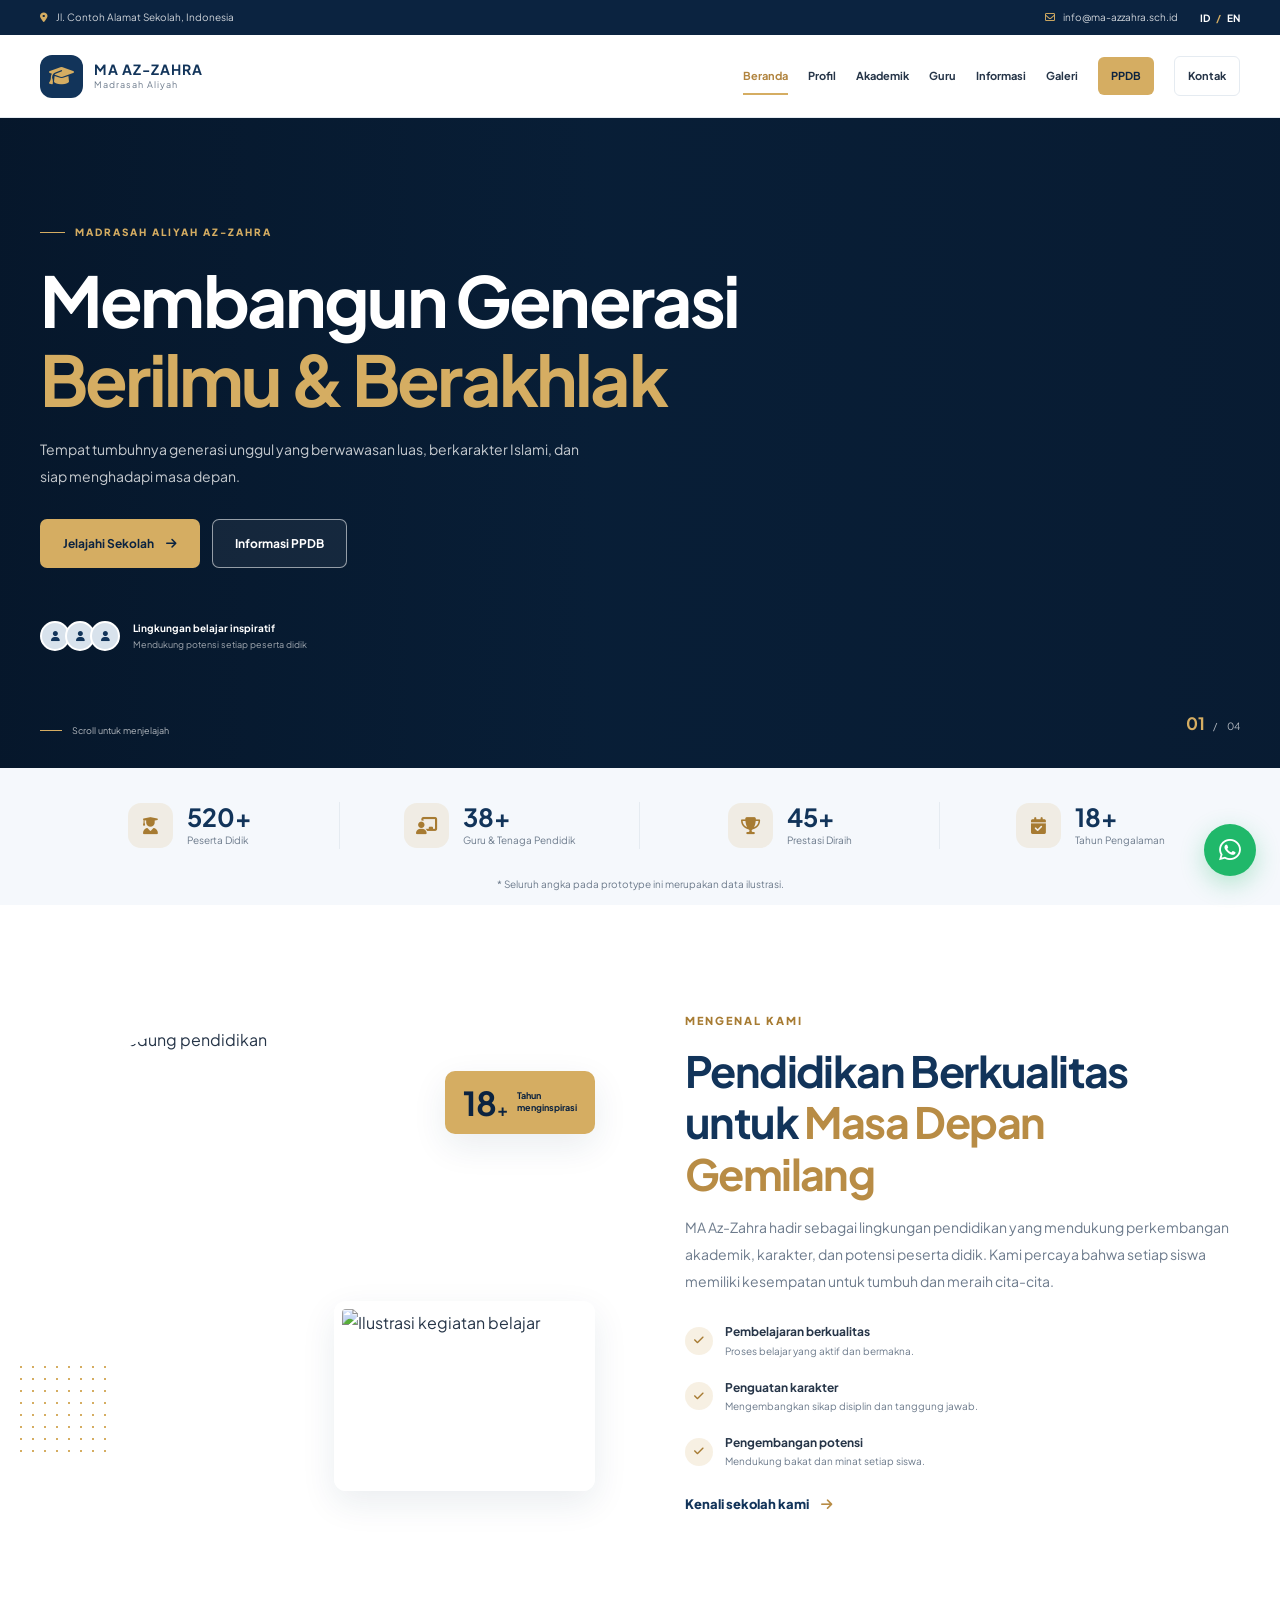
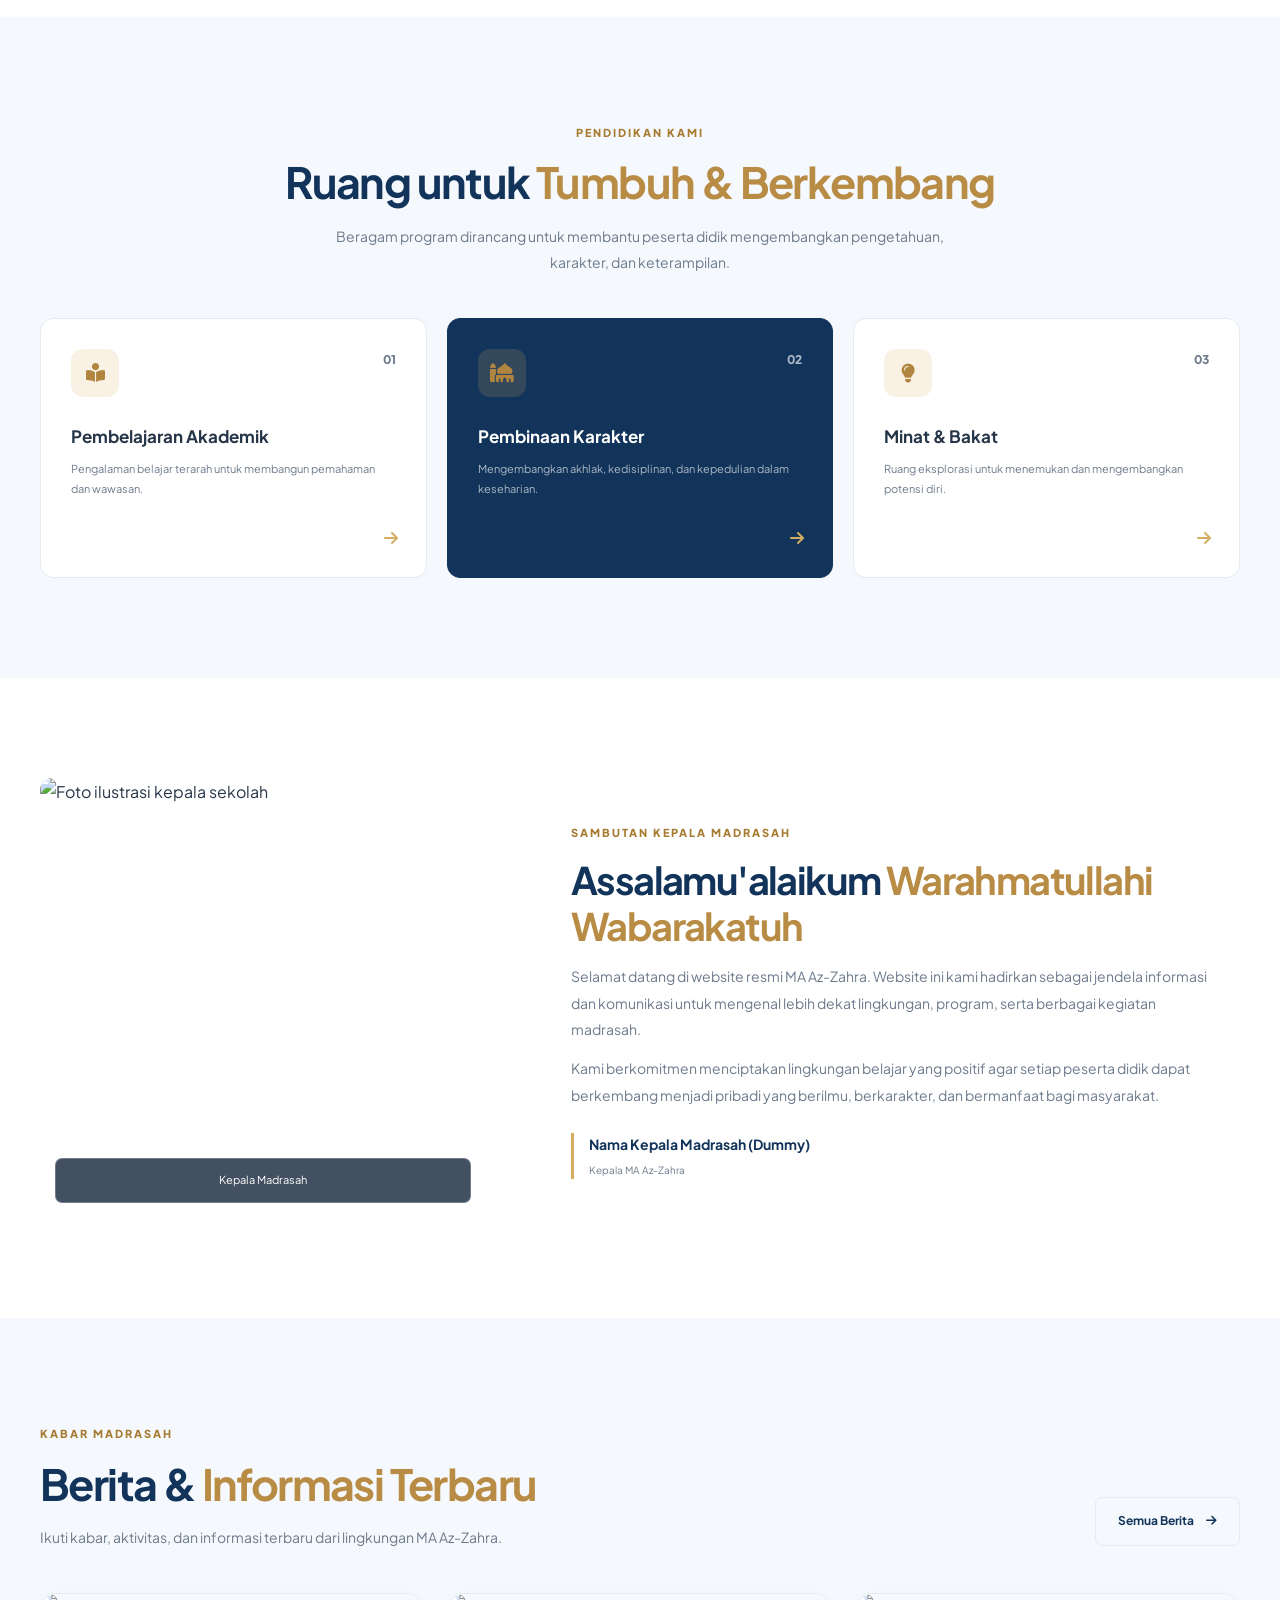
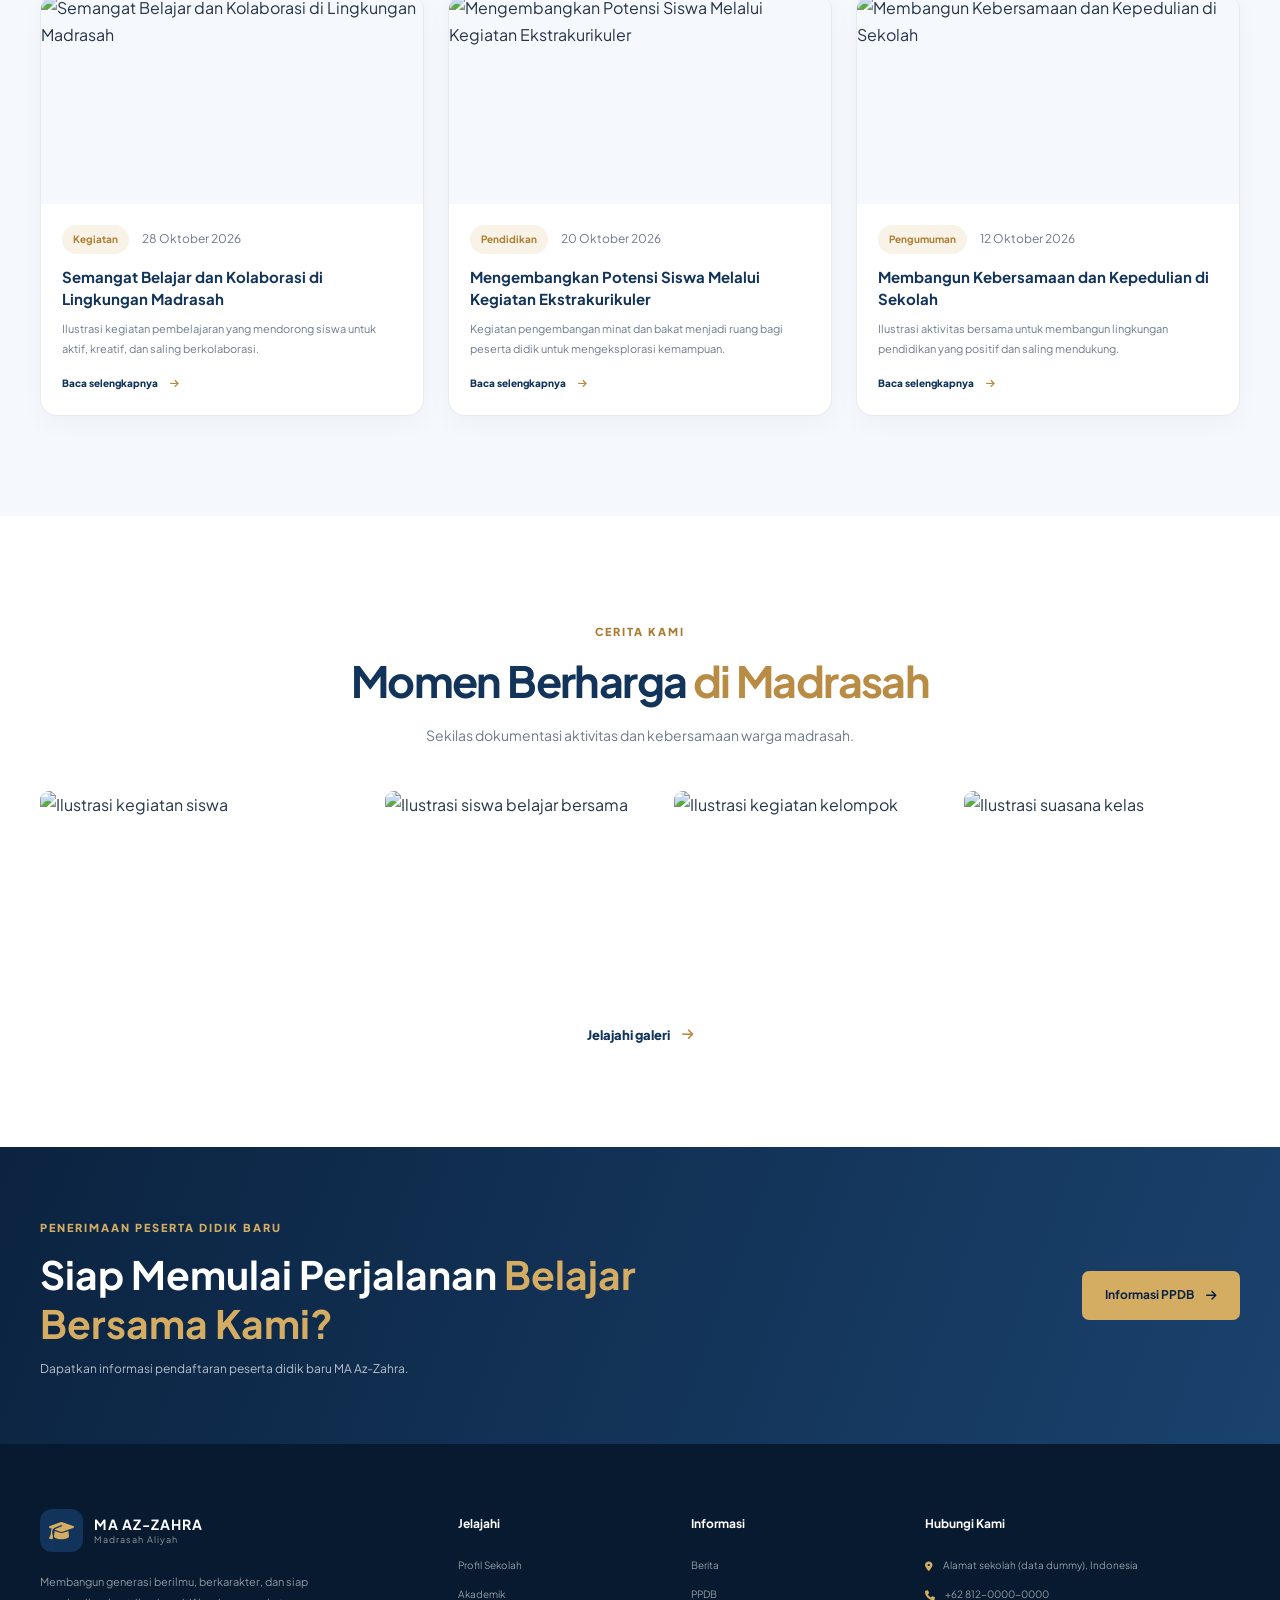
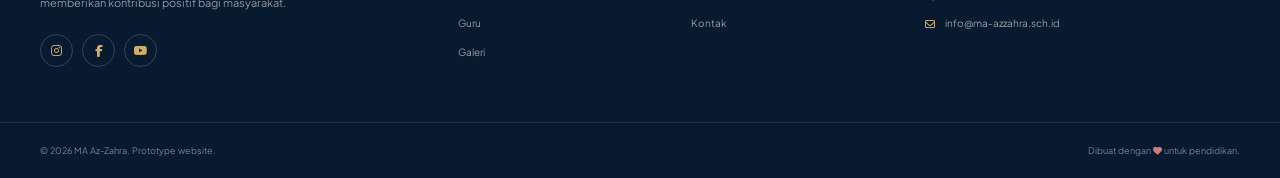
==== commit 115372bb: "meng otomatisasi fitur darkmode" ====
--- a/index.html
+++ b/index.html
@@ -11,11 +11,13 @@
   <link href="https://fonts.googleapis.com/css2?family=Plus+Jakarta+Sans:wght@400;500;600;700;800&display=swap" rel="stylesheet">
   <link rel="stylesheet" href="https://cdnjs.cloudflare.com/ajax/libs/font-awesome/6.5.2/css/all.min.css">
   <link rel="stylesheet" href="assets/css/variables.css">
+  <script src="assets/js/theme.js"></script>
   <link rel="stylesheet" href="assets/css/global.css">
   <link rel="stylesheet" href="assets/css/navbar.css">
   <link rel="stylesheet" href="assets/css/components.css">
   <link rel="stylesheet" href="assets/css/pages.css">
   <link rel="stylesheet" href="assets/css/responsive.css">
+  <link rel="stylesheet" href="assets/css/theme-auto.css">
 </head>
 <body>
   <div class="announcement-bar">
@@ -49,13 +51,7 @@
         <a class="nav-link nav-ppdb" href="pages/ppdb.html" data-i18n="nav.admission">PPDB <i class="fa-solid fa-arrow-up-right-from-square"></i></a>
         <a class="nav-link nav-contact" href="pages/kontak.html" data-i18n="nav.contact">Kontak</a>
       </nav>
-
-      <div class="nav-actions">
-        <button class="icon-button" id="themeToggle" type="button" aria-label="Aktifkan mode gelap">
-          <i class="fa-regular fa-moon"></i>
-        </button>
-      </div>
-    </div>
+</div>
   </header>
 
   <main>
@@ -180,8 +176,7 @@
   <script src="assets/js/data.js"></script>
   <script src="assets/js/components.js"></script>
   <script src="assets/js/navigation.js"></script>
-  <script src="assets/js/theme.js"></script>
-  <script src="assets/js/language.js"></script>
+<script src="assets/js/language.js"></script>
   <script src="assets/js/main.js"></script>
 </body>
 </html>
--- a/assets/css/variables.css
+++ b/assets/css/variables.css
@@ -18,11 +18,3 @@
   --shadow-soft: 0 12px 35px rgba(18, 52, 90, .09);
   --transition: .25s ease;
 }
-[data-theme="dark"] {
-  --color-bg: #101b2d;
-  --color-bg-soft: #15243a;
-  --color-text: #e8eef6;
-  --color-muted: #aab8ca;
-  --color-border: #2b3d55;
-  --shadow-soft: 0 12px 35px rgba(0,0,0,.22);
-}
--- a/assets/css/global.css
+++ b/assets/css/global.css
@@ -68,11 +68,6 @@
     letter-spacing: -1.6px;
 }
 
-[data-theme="dark"] .section-heading h2,
-[data-theme="dark"] .about-copy h2,
-[data-theme="dark"] .principal-copy h2 {
-    color: var(--color-text);
-}
 
 .section-heading h2 em,
 .about-copy h2 em,
@@ -137,9 +132,6 @@
     color: var(--color-navy);
 }
 
-[data-theme="dark"] .btn-outline-dark {
-    color: var(--color-text);
-}
 
 .btn-outline-dark:hover {
     border-color: var(--color-gold);
@@ -156,9 +148,6 @@
     font-weight: 800;
 }
 
-[data-theme="dark"] .text-link {
-    color: var(--color-gold);
-}
 
 .text-link i {
     color: #b88c45;
--- a/assets/css/navbar.css
+++ b/assets/css/navbar.css
@@ -89,9 +89,6 @@
      letter-spacing: 1px;
  }
 
- [data-theme="dark"] .brand-copy strong {
-     color: var(--color-text);
- }
 
  .brand-copy small {
      color: var(--color-muted);
--- a/assets/css/components.css
+++ b/assets/css/components.css
@@ -193,9 +193,6 @@
      line-height: 1.2;
  }
 
- [data-theme="dark"] .stat-item strong {
-     color: var(--color-text);
- }
 
  .stat-item small {
      color: var(--color-muted);
@@ -530,9 +527,6 @@
      line-height: 1.5;
  }
 
- [data-theme="dark"] .news-card h3 {
-     color: var(--color-text);
- }
 
  .news-card p {
      margin: 0;
--- a/assets/css/pages.css
+++ b/assets/css/pages.css
@@ -137,12 +137,6 @@
     letter-spacing: -1.5px;
 }
 
-[data-theme="dark"] .profile-intro-copy h2,
-[data-theme="dark"] .profile-facts-heading h2,
-[data-theme="dark"] .history-heading h2,
-[data-theme="dark"] .profile-principal-copy h2 {
-    color: var(--color-text);
-}
 
 .profile-intro-copy h2 em,
 .profile-facts-heading h2 em,
@@ -223,9 +217,6 @@
     font-size: 14px;
 }
 
-[data-theme="dark"] .fact-card strong {
-    color: var(--color-text);
-}
 
 .profile-facts .demo-note {
     padding-top: 18px;
@@ -298,9 +289,6 @@
     color: var(--color-navy);
 }
 
-[data-theme="dark"] .mission-card h3 {
-    color: var(--color-text);
-}
 
 .mission-card ul {
     display: grid;
@@ -408,9 +396,6 @@
     font-size: 16px;
 }
 
-[data-theme="dark"] .timeline-item h3 {
-    color: var(--color-text);
-}
 
 .timeline-item p {
     max-width: 540px;
@@ -446,9 +431,6 @@
     font-size: 14px;
 }
 
-[data-theme="dark"] .value-card h3 {
-    color: var(--color-text);
-}
 
 .value-card p {
     margin: 0;
@@ -464,9 +446,6 @@
     background: #f0f4f8;
 }
 
-[data-theme="dark"] .profile-principal {
-    background: #15243a;
-}
 
 .profile-principal-grid {
     display: grid;
@@ -526,9 +505,6 @@
     font-size: 10px;
 }
 
-[data-theme="dark"] .principal-sign strong {
-    color: var(--color-text);
-}
 
 /* RESPONSIVE TABLET */
 
@@ -726,9 +702,6 @@
     font-style: normal;
 }
 
-[data-theme="dark"] .academic-intro-copy h2 {
-    color: var(--color-text);
-}
 
 .academic-intro-visual {
     position: relative;
@@ -876,9 +849,6 @@
     font-size: 13px;
 }
 
-[data-theme="dark"] .subject-card h3 {
-    color: var(--color-text);
-}
 
 .subject-card p {
     margin: 0;
@@ -968,9 +938,6 @@
     font-size: 17px;
 }
 
-[data-theme="dark"] .program-content h3 {
-    color: var(--color-text);
-}
 
 .program-content p {
     margin: 0;
@@ -1025,9 +992,6 @@
     font-size: 13px;
 }
 
-[data-theme="dark"] .extra-card h3 {
-    color: var(--color-text);
-}
 
 .extra-card p {
     margin: 0;
@@ -1360,9 +1324,6 @@
     font-style: normal;
 }
 
-[data-theme="dark"] .teachers-intro-copy h2 {
-    color: var(--color-text);
-}
 
 .teachers-intro-highlight {
     display: flex;
@@ -1391,9 +1352,6 @@
     font-size: 14px;
 }
 
-[data-theme="dark"] .teachers-intro-highlight strong {
-    color: var(--color-text);
-}
 
 .teachers-intro-highlight p {
     margin: 8px 0 0;
@@ -1462,9 +1420,6 @@
     font-size: 24px;
 }
 
-[data-theme="dark"] .principal-teacher-info h3 {
-    color: var(--color-text);
-}
 
 .principal-teacher-info > p {
     color: var(--color-muted);
@@ -1617,9 +1572,6 @@
     font-size: 12px;
 }
 
-[data-theme="dark"] .teacher-result-info strong {
-    color: var(--color-text);
-}
 
 .teacher-directory-grid {
     display: grid;
@@ -1697,9 +1649,6 @@
     line-height: 1.5;
 }
 
-[data-theme="dark"] .teacher-profile-info h3 {
-    color: var(--color-text);
-}
 
 .teacher-profile-info > p {
     min-height: 30px;
@@ -1725,9 +1674,6 @@
     font-weight: 700;
 }
 
-[data-theme="dark"] .teacher-card-footer span:first-child {
-    color: var(--color-text);
-}
 
 .teacher-card-footer i {
     margin-right: 4px;
@@ -1769,9 +1715,6 @@
     font-size: 17px;
 }
 
-[data-theme="dark"] .teacher-empty-state h3 {
-    color: var(--color-text);
-}
 
 .teacher-empty-state p {
     color: var(--color-muted);
@@ -1836,9 +1779,6 @@
     font-size: 14px;
 }
 
-[data-theme="dark"] .teacher-value-card h3 {
-    color: var(--color-text);
-}
 
 .teacher-value-card p {
     margin: 0;
@@ -2715,46 +2655,6 @@
     font-size: 12px;
 }
 
-/* Dark mode */
-
-[data-theme="dark"] .news-hero {
-    background: linear-gradient(120deg, #14263a, #101d2d);
-}
-
-[data-theme="dark"] .news-hero h1,
-[data-theme="dark"] .news-section-heading h2,
-[data-theme="dark"] .featured-news-content h3,
-[data-theme="dark"] .news-card-content h3,
-[data-theme="dark"] .news-empty h3,
-[data-theme="dark"] .article-heading h1,
-[data-theme="dark"] .article-body h2,
-[data-theme="dark"] .article-sidebar-card h3 {
-    color: var(--color-text);
-}
-
-[data-theme="dark"] .news-list-section,
-[data-theme="dark"] .article-contact-card {
-    background: var(--color-bg-soft);
-}
-
-[data-theme="dark"] .news-filter-btn,
-[data-theme="dark"] .news-search,
-[data-theme="dark"] .news-card,
-[data-theme="dark"] .featured-news-card,
-[data-theme="dark"] .article-sidebar-card,
-[data-theme="dark"] .article-share button {
-    background: var(--color-bg);
-}
-
-[data-theme="dark"] .news-filter-btn.active {
-    background: var(--color-navy);
-}
-
-[data-theme="dark"] .news-card-image > span {
-    background: rgba(25, 38, 54, .95);
-    color: #e3bd75;
-}
-
 /* Responsive */
 
 @media (max-width: 992px) {
--- a/assets/css/theme-auto.css
+++ b/assets/css/theme-auto.css
@@ -0,0 +1,163 @@
+/* =========================================================
+   AUTOMATIC DARK THEME
+   Activated by assets/js/theme.js from 18:00 to 05:59.
+========================================================= */
+
+:root[data-theme="dark"] {
+    color-scheme: dark;
+    --color-bg: #101b2a;
+    --color-bg-soft: #152438;
+    --color-text: #e7edf5;
+    --color-muted: #aab8c8;
+    --color-border: #2b3d52;
+    --color-navy: #e2ebf5;
+    --color-navy-dark: #0b2340;
+    --color-navy-deep: #081a30;
+    --color-gold: #d5ad62;
+    --color-gold-light: #ead6ad;
+    --shadow-soft: 0 12px 35px rgba(0, 0, 0, .25);
+}
+
+:root[data-theme="dark"] body {
+    background: var(--color-bg);
+    color: var(--color-text);
+}
+
+/* Headings and text that use fixed light-theme colors. */
+:root[data-theme="dark"] .section-heading h2,
+:root[data-theme="dark"] .about-copy h2,
+:root[data-theme="dark"] .principal-copy h2,
+:root[data-theme="dark"] .stat-item strong,
+:root[data-theme="dark"] .brand-copy strong,
+:root[data-theme="dark"] .btn-outline-dark,
+:root[data-theme="dark"] .text-link {
+    color: var(--color-text);
+}
+
+:root[data-theme="dark"] .section-kicker,
+:root[data-theme="dark"] .section-heading h2 em,
+:root[data-theme="dark"] .about-copy h2 em,
+:root[data-theme="dark"] .principal-copy h2 em,
+:root[data-theme="dark"] .text-link i {
+    color: #e0bd7d;
+}
+
+/* Main surfaces, cards, and content sections. */
+:root[data-theme="dark"] .site-header,
+:root[data-theme="dark"] .stats-section,
+:root[data-theme="dark"] .stat-card,
+:root[data-theme="dark"] .program-card,
+:root[data-theme="dark"] .news-card,
+:root[data-theme="dark"] .teacher-card,
+:root[data-theme="dark"] .facility-card,
+:root[data-theme="dark"] .achievement-card,
+:root[data-theme="dark"] .content-card,
+:root[data-theme="dark"] .filter-panel,
+:root[data-theme="dark"] .search-box,
+:root[data-theme="dark"] .pagination button,
+:root[data-theme="dark"] .article-content,
+:root[data-theme="dark"] .article-sidebar,
+:root[data-theme="dark"] .contact-card,
+:root[data-theme="dark"] .ppdb-card {
+    background-color: var(--color-bg);
+    border-color: var(--color-border);
+}
+
+:root[data-theme="dark"] .about-section,
+:root[data-theme="dark"] .program-section,
+:root[data-theme="dark"] .news-section,
+:root[data-theme="dark"] .teachers-section,
+:root[data-theme="dark"] .facilities-section,
+:root[data-theme="dark"] .achievement-section,
+:root[data-theme="dark"] .content-section,
+:root[data-theme="dark"] .article-section,
+:root[data-theme="dark"] .contact-section,
+:root[data-theme="dark"] .gallery-section,
+:root[data-theme="dark"] .academic-section {
+    background-color: var(--color-bg);
+}
+
+:root[data-theme="dark"] .stats-section,
+:root[data-theme="dark"] .section-soft,
+:root[data-theme="dark"] .teachers-intro,
+:root[data-theme="dark"] .filter-section,
+:root[data-theme="dark"] .related-news-section {
+    background-color: var(--color-bg-soft);
+}
+
+:root[data-theme="dark"] .site-header.is-scrolled {
+    box-shadow: 0 8px 24px rgba(0, 0, 0, .28);
+}
+
+:root[data-theme="dark"] .brand-logo {
+    background: #24476b;
+}
+
+:root[data-theme="dark"] .btn-outline-dark {
+    border-color: var(--color-border);
+}
+
+:root[data-theme="dark"] .btn-outline-dark:hover {
+    border-color: var(--color-gold);
+    color: #e0bd7d;
+}
+
+:root[data-theme="dark"] .nav-contact,
+:root[data-theme="dark"] .icon-button,
+:root[data-theme="dark"] .mobile-menu-toggle {
+    border-color: var(--color-border);
+    background: var(--color-bg);
+    color: var(--color-text);
+}
+
+:root[data-theme="dark"] .main-nav {
+    background-color: var(--color-bg);
+}
+
+/* Form controls and interactive elements. */
+:root[data-theme="dark"] input,
+:root[data-theme="dark"] select,
+:root[data-theme="dark"] textarea {
+    color-scheme: dark;
+    background-color: #142338;
+    color: var(--color-text);
+    border-color: var(--color-border);
+}
+
+:root[data-theme="dark"] input::placeholder,
+:root[data-theme="dark"] textarea::placeholder {
+    color: #91a2b6;
+}
+
+:root[data-theme="dark"] .pagination button:hover,
+:root[data-theme="dark"] .pagination button.active {
+    background: var(--color-gold);
+    color: #102c4b;
+}
+
+/* Preserve contrast on intentionally dark hero, banner, and footer areas. */
+:root[data-theme="dark"] .hero-section,
+:root[data-theme="dark"] .hero-section h1,
+:root[data-theme="dark"] .hero-section p,
+:root[data-theme="dark"] .announcement-bar,
+:root[data-theme="dark"] .site-footer,
+:root[data-theme="dark"] .cta-section {
+    color: #fff;
+}
+
+/* Small placeholder pages also follow the selected theme. */
+:root[data-theme="dark"] .box h1 {
+    color: var(--color-text);
+}
+
+:root[data-theme="dark"] .box a {
+    color: #102c4b;
+}
+
+@media (prefers-reduced-motion: reduce) {
+    :root[data-theme="dark"] *,
+    :root[data-theme="dark"] *::before,
+    :root[data-theme="dark"] *::after {
+        transition-duration: .01ms !important;
+    }
+}
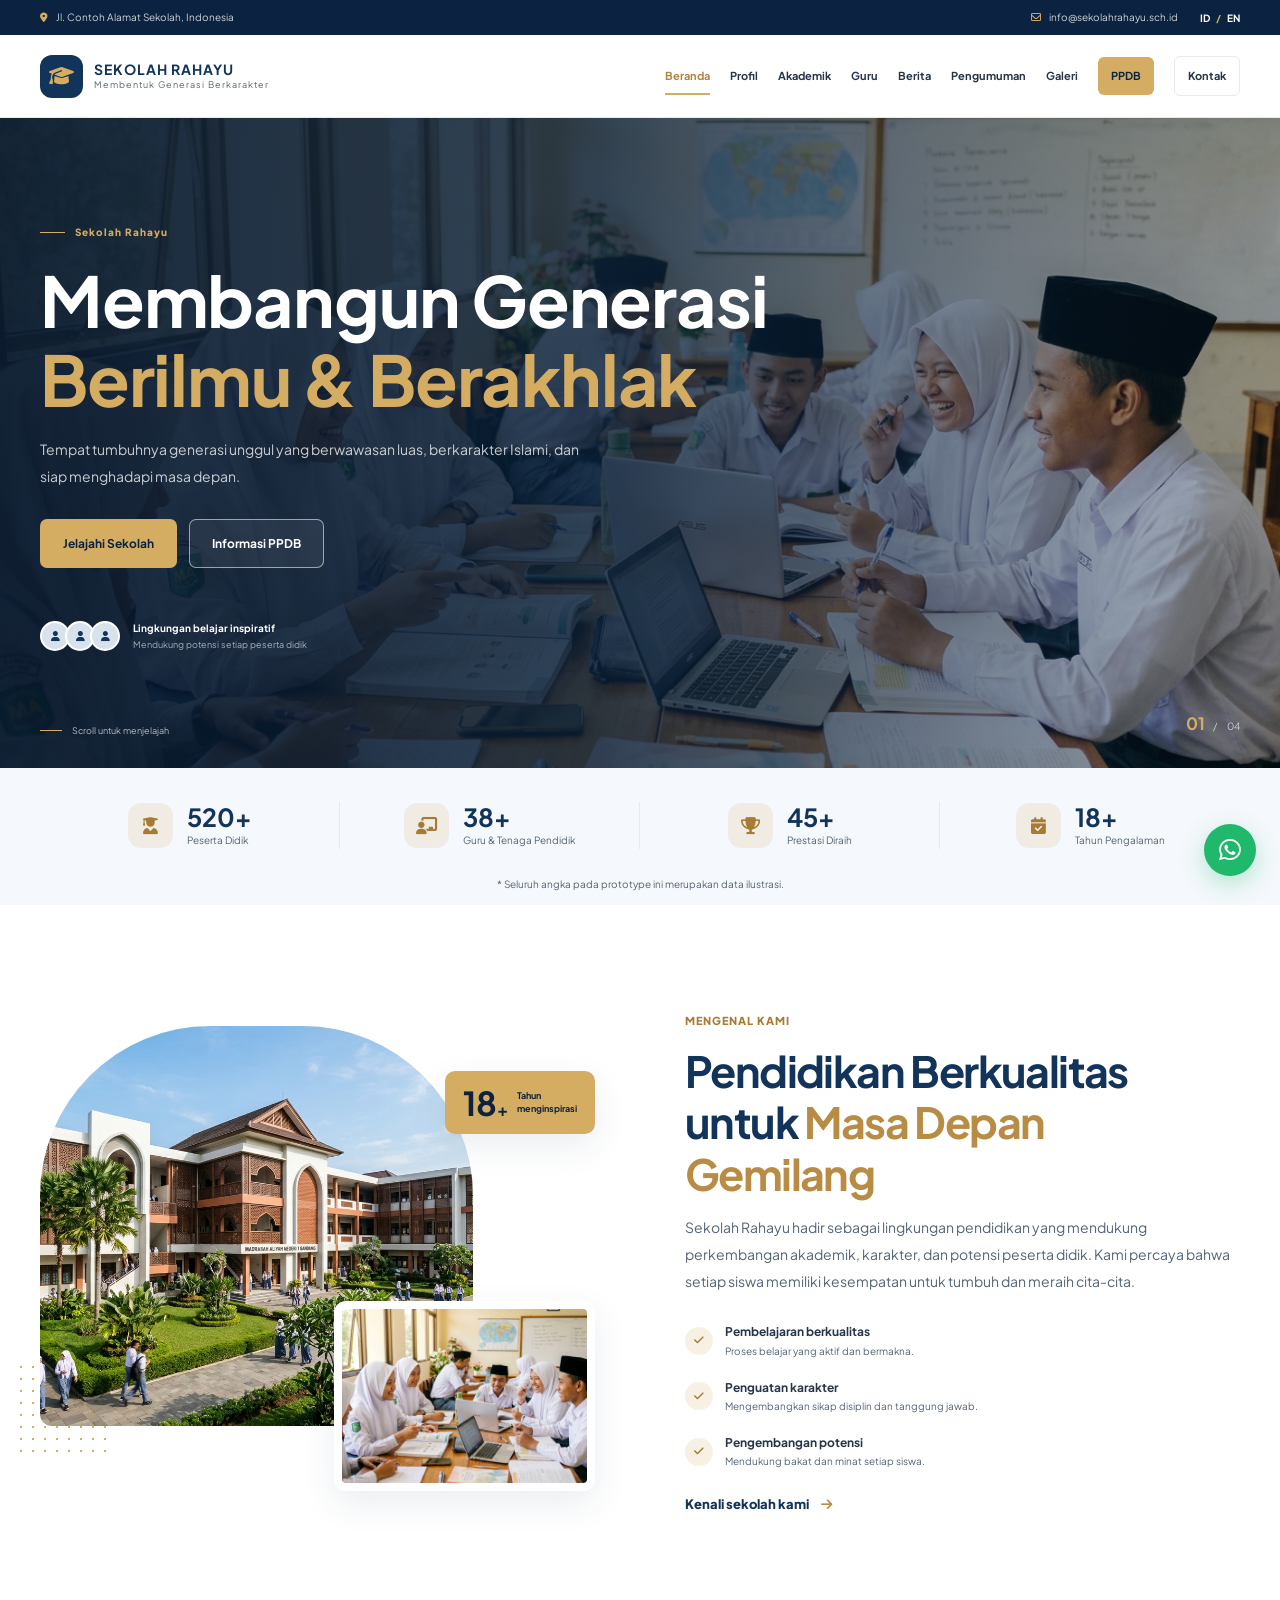
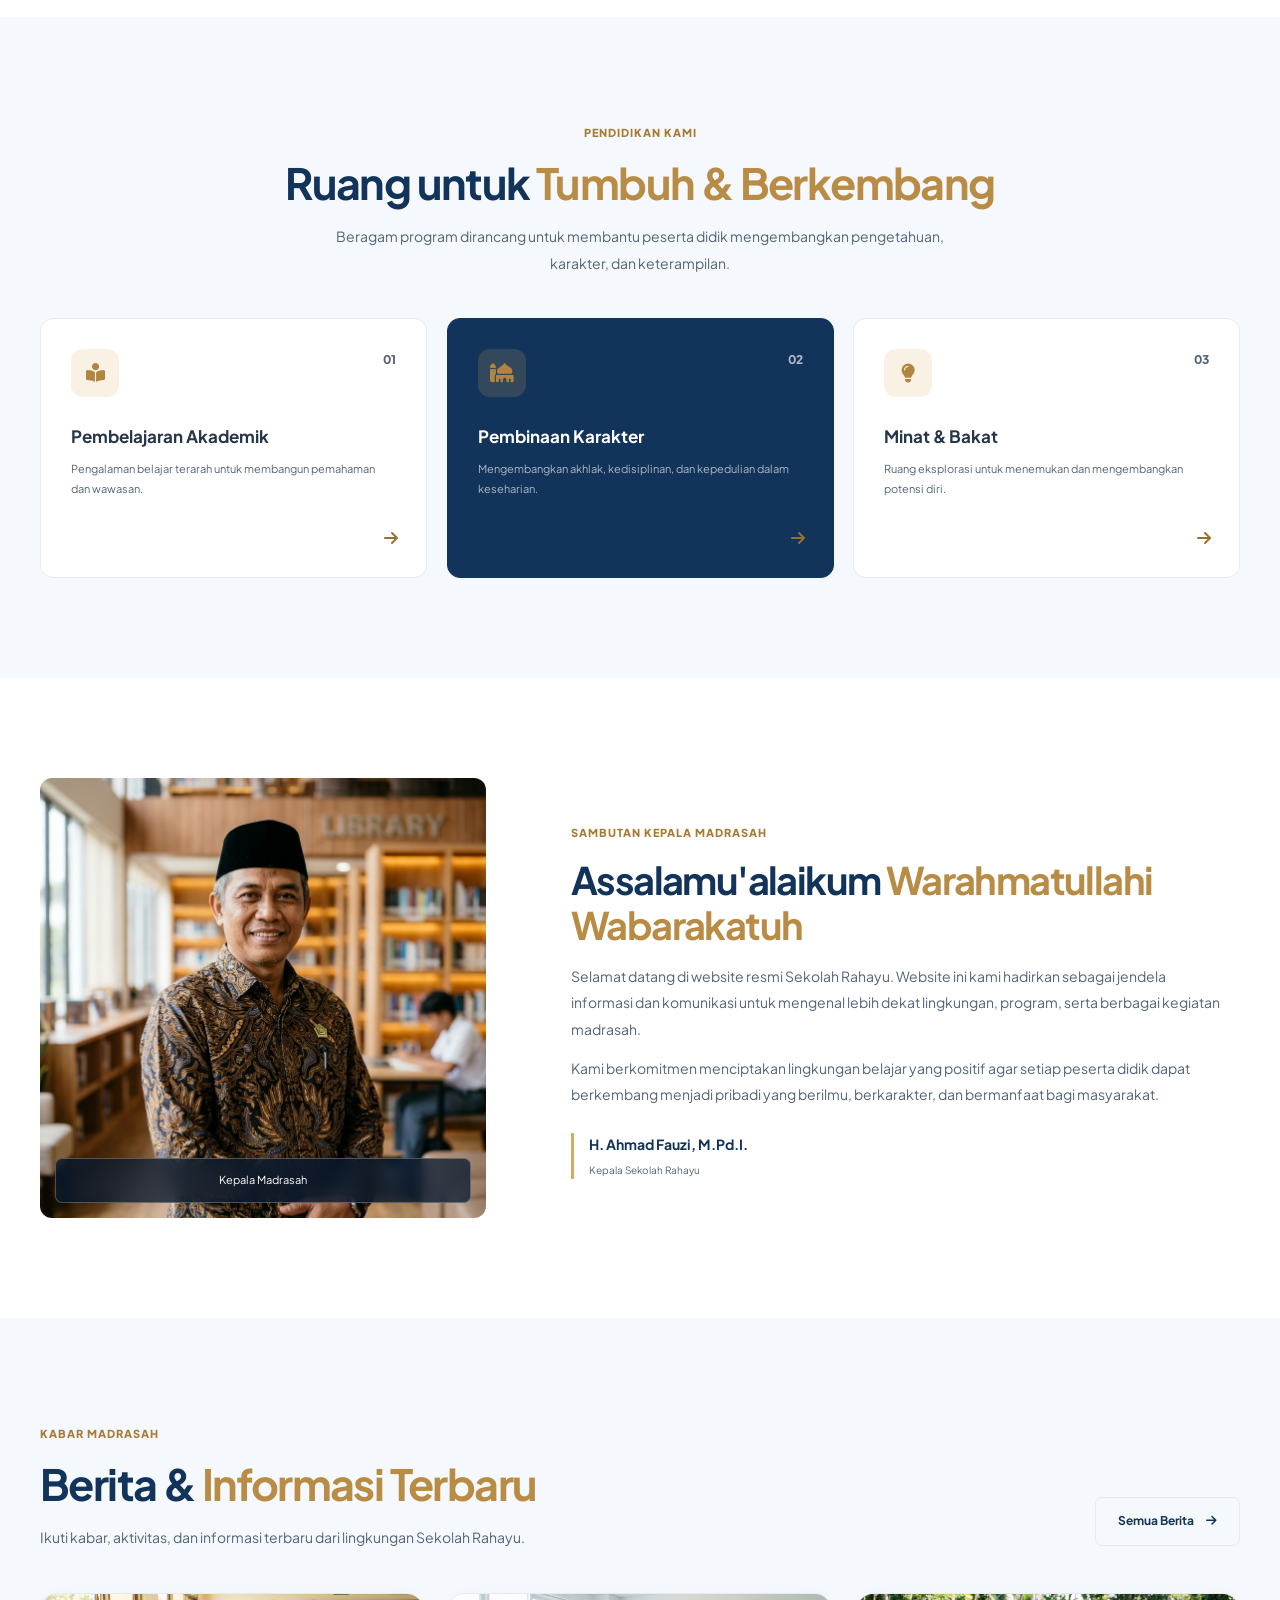
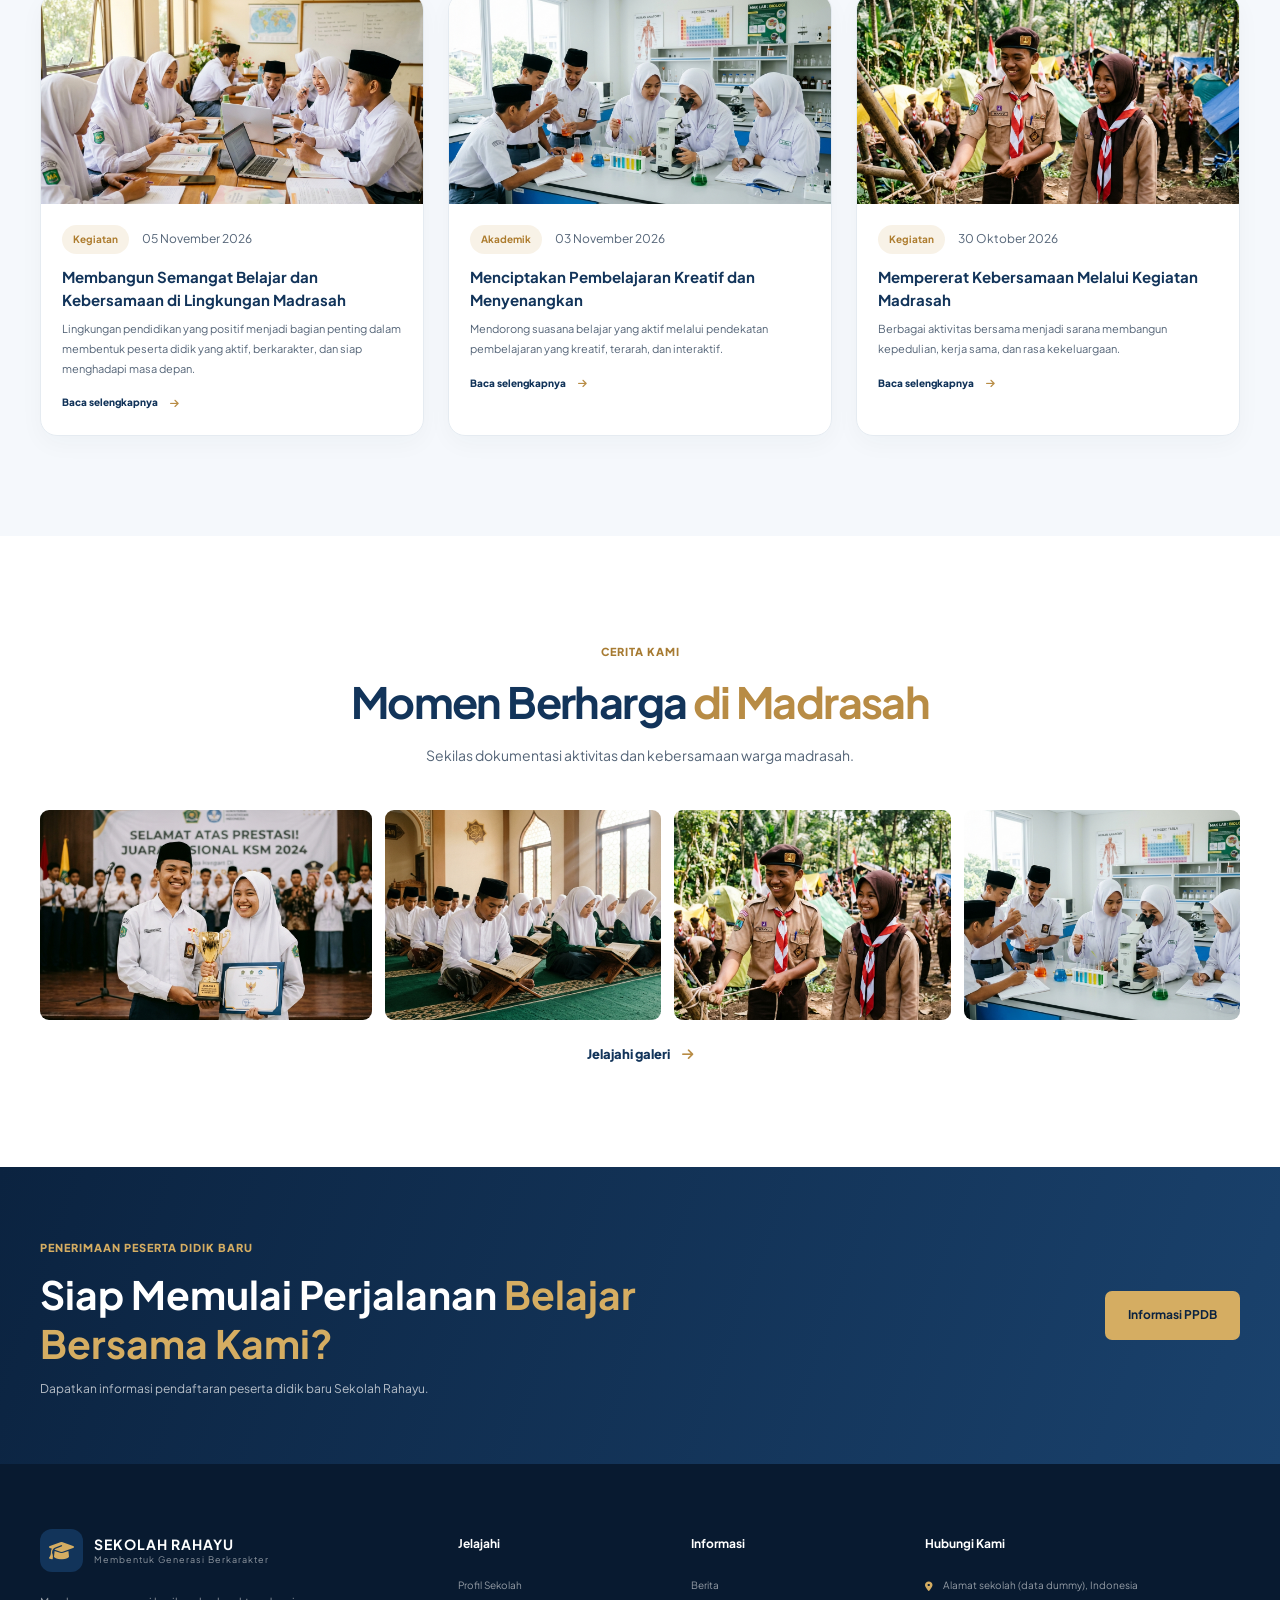
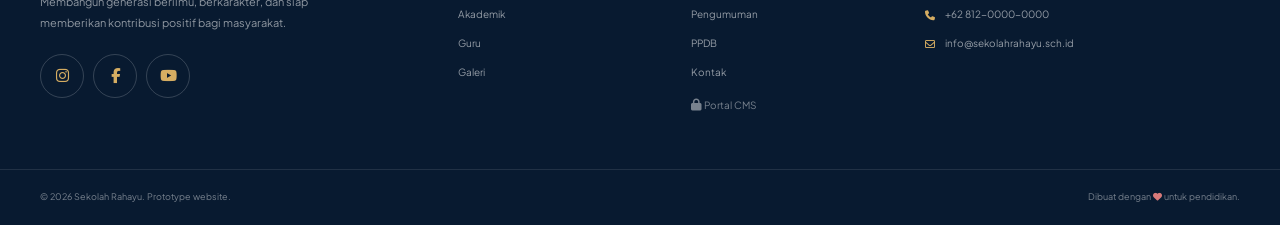
==== commit 5ba725be: "update index.html: penyesuaian brand Sekolah Rahayu, hero 840px, dan foto lokal" ====
--- a/index.html
+++ b/index.html
@@ -3,28 +3,26 @@
 <head>
   <meta charset="UTF-8">
   <meta name="viewport" content="width=device-width, initial-scale=1.0">
-  <meta name="description" content="Website profil dan informasi MA Az-Zahra. Mengenal sekolah, program pendidikan, kegiatan, prestasi, dan informasi penerimaan peserta didik baru.">
+  <meta name="description" content="Website profil dan informasi Sekolah Rahayu. Mengenal sekolah, program pendidikan, kegiatan, prestasi, dan informasi penerimaan peserta didik baru.">
   <meta name="theme-color" content="#12345a">
-  <title>MA Az-Zahra | Membangun Generasi Berilmu dan Berakhlak</title>
+  <title>Sekolah Rahayu | Membangun Generasi Berilmu dan Berakhlak</title>
   <link rel="preconnect" href="https://fonts.googleapis.com">
   <link rel="preconnect" href="https://fonts.gstatic.com" crossorigin>
   <link href="https://fonts.googleapis.com/css2?family=Plus+Jakarta+Sans:wght@400;500;600;700;800&display=swap" rel="stylesheet">
   <link rel="stylesheet" href="https://cdnjs.cloudflare.com/ajax/libs/font-awesome/6.5.2/css/all.min.css">
   <link rel="stylesheet" href="assets/css/variables.css">
-  <script src="assets/js/theme.js"></script>
   <link rel="stylesheet" href="assets/css/global.css">
   <link rel="stylesheet" href="assets/css/navbar.css">
   <link rel="stylesheet" href="assets/css/components.css">
   <link rel="stylesheet" href="assets/css/pages.css">
   <link rel="stylesheet" href="assets/css/responsive.css">
-  <link rel="stylesheet" href="assets/css/theme-auto.css">
 </head>
 <body>
   <div class="announcement-bar">
     <div class="container announcement-inner">
       <span><i class="fa-solid fa-location-dot"></i> Jl. Contoh Alamat Sekolah, Indonesia</span>
       <div class="announcement-right">
-        <a href="mailto:info@ma-azzahra.sch.id"><i class="fa-regular fa-envelope"></i> info@ma-azzahra.sch.id</a>
+        <a href="mailto:info@sekolahrahayu.sch.id"><i class="fa-regular fa-envelope"></i> info@sekolahrahayu.sch.id</a>
         <button class="language-toggle" id="languageToggle" type="button" aria-label="Ganti bahasa">ID <span>/</span> EN</button>
       </div>
     </div>
@@ -32,9 +30,9 @@
 
   <header class="site-header" id="siteHeader">
     <div class="container nav-container">
-      <a class="brand" href="index.html" aria-label="MA Az-Zahra Beranda">
+      <a class="brand" href="index.html" aria-label="Sekolah Rahayu Beranda">
         <span class="brand-logo"><i class="fa-solid fa-graduation-cap"></i></span>
-        <span class="brand-copy"><strong>MA AZ-ZAHRA</strong><small>Madrasah Aliyah</small></span>
+        <span class="brand-copy"><strong>SEKOLAH RAHAYU</strong><small>Membentuk Generasi Berkarakter</small></span>
       </a>
 
       <button class="mobile-menu-toggle" id="mobileMenuToggle" aria-label="Buka navigasi" aria-expanded="false">
@@ -46,7 +44,8 @@
         <a class="nav-link" href="pages/profil.html" data-i18n="nav.profile">Profil</a>
         <a class="nav-link" href="pages/akademik.html" data-i18n="nav.academic">Akademik</a>
         <a class="nav-link" href="pages/guru.html" data-i18n="nav.teachers">Guru</a>
-        <a class="nav-link" href="pages/berita.html" data-i18n="nav.news">Informasi</a>
+        <a class="nav-link" href="pages/berita.html" data-i18n="nav.news">Berita</a>
+        <a class="nav-link" href="pages/pengumuman.html" data-i18n="nav.announcements">Pengumuman</a>
         <a class="nav-link" href="pages/galeri.html" data-i18n="nav.gallery">Galeri</a>
         <a class="nav-link nav-ppdb" href="pages/ppdb.html" data-i18n="nav.admission">PPDB <i class="fa-solid fa-arrow-up-right-from-square"></i></a>
         <a class="nav-link nav-contact" href="pages/kontak.html" data-i18n="nav.contact">Kontak</a>
@@ -59,11 +58,11 @@
       <div class="hero-image"></div>
       <div class="hero-overlay"></div>
       <div class="container hero-content">
-        <span class="eyebrow hero-eyebrow"><span></span> MADRASAH ALIYAH AZ-ZAHRA</span>
+        <span class="eyebrow hero-eyebrow"><span></span> Sekolah Rahayu</span>
         <h1 data-i18n="hero.title">Membangun Generasi<br><em>Berilmu & Berakhlak</em></h1>
         <p data-i18n="hero.description">Tempat tumbuhnya generasi unggul yang berwawasan luas, berkarakter Islami, dan siap menghadapi masa depan.</p>
         <div class="hero-actions">
-          <a href="pages/profil.html" class="btn btn-gold"><span data-i18n="hero.ctaPrimary">Jelajahi Sekolah</span> <i class="fa-solid fa-arrow-right"></i></a>
+          <a href="pages/profil.html" class="btn btn-gold"><span data-i18n="hero.ctaPrimary">Jelajahi Sekolah</span></a>
           <a href="pages/ppdb.html" class="btn btn-outline-light" data-i18n="hero.ctaSecondary">Informasi PPDB</a>
         </div>
         <div class="hero-trust">
@@ -90,15 +89,15 @@
     <section class="section about-section" id="about">
       <div class="container about-grid">
         <div class="about-visual reveal">
-          <div class="about-photo-main"><img src="https://images.unsplash.com/photo-1562774053-701939374585?auto=format&fit=crop&w=1000&q=85" alt="Ilustrasi gedung pendidikan"></div>
-          <div class="about-photo-small"><img src="https://images.unsplash.com/photo-1509062522246-3755977927d7?auto=format&fit=crop&w=600&q=85" alt="Ilustrasi kegiatan belajar"></div>
+          <div class="about-photo-main"><img src="images/gedung-madrasah.jpg" alt="Gedung Kampus Sekolah Rahayu"></div>
+          <div class="about-photo-small"><img src="images/hero-indonesia.jpg" alt="Santri Sekolah Rahayu di Kelas"></div>
           <div class="experience-card"><strong>18<span>+</span></strong><small>Tahun<br>menginspirasi</small></div>
           <span class="decorative-dot"></span>
         </div>
         <div class="about-copy reveal">
           <span class="section-kicker">MENGENAL KAMI</span>
           <h2>Pendidikan Berkualitas untuk <em>Masa Depan Gemilang</em></h2>
-          <p class="section-description">MA Az-Zahra hadir sebagai lingkungan pendidikan yang mendukung perkembangan akademik, karakter, dan potensi peserta didik. Kami percaya bahwa setiap siswa memiliki kesempatan untuk tumbuh dan meraih cita-cita.</p>
+          <p class="section-description">Sekolah Rahayu hadir sebagai lingkungan pendidikan yang mendukung perkembangan akademik, karakter, dan potensi peserta didik. Kami percaya bahwa setiap siswa memiliki kesempatan untuk tumbuh dan meraih cita-cita.</p>
           <div class="about-points">
             <div><span><i class="fa-solid fa-check"></i></span><div><strong>Pembelajaran berkualitas</strong><small>Proses belajar yang aktif dan bermakna.</small></div></div>
             <div><span><i class="fa-solid fa-check"></i></span><div><strong>Penguatan karakter</strong><small>Mengembangkan sikap disiplin dan tanggung jawab.</small></div></div>
@@ -126,14 +125,14 @@
 
     <section class="section principal-section">
       <div class="container principal-grid">
-        <div class="principal-image reveal"><img src="https://images.unsplash.com/photo-1560250097-0b93528c311a?auto=format&fit=crop&w=800&q=85" alt="Foto ilustrasi kepala sekolah"><span class="image-caption">Kepala Madrasah</span></div>
-        <div class="principal-copy reveal"><span class="section-kicker">SAMBUTAN KEPALA MADRASAH</span><h2>Assalamu'alaikum <em>Warahmatullahi Wabarakatuh</em></h2><p class="section-description">Selamat datang di website resmi MA Az-Zahra. Website ini kami hadirkan sebagai jendela informasi dan komunikasi untuk mengenal lebih dekat lingkungan, program, serta berbagai kegiatan madrasah.</p><p class="section-description">Kami berkomitmen menciptakan lingkungan belajar yang positif agar setiap peserta didik dapat berkembang menjadi pribadi yang berilmu, berkarakter, dan bermanfaat bagi masyarakat.</p><div class="principal-sign"><strong>Nama Kepala Madrasah (Dummy)</strong><small>Kepala MA Az-Zahra</small></div></div>
+        <div class="principal-image reveal"><img src="images/kepala-madrasah.jpg" alt="Foto Kepala Madrasah"><span class="image-caption">Kepala Madrasah</span></div>
+        <div class="principal-copy reveal"><span class="section-kicker">SAMBUTAN KEPALA MADRASAH</span><h2>Assalamu'alaikum <em>Warahmatullahi Wabarakatuh</em></h2><p class="section-description">Selamat datang di website resmi Sekolah Rahayu. Website ini kami hadirkan sebagai jendela informasi dan komunikasi untuk mengenal lebih dekat lingkungan, program, serta berbagai kegiatan madrasah.</p><p class="section-description">Kami berkomitmen menciptakan lingkungan belajar yang positif agar setiap peserta didik dapat berkembang menjadi pribadi yang berilmu, berkarakter, dan bermanfaat bagi masyarakat.</p><div class="principal-sign"><strong>H. Ahmad Fauzi, M.Pd.I.</strong><small>Kepala Sekolah Rahayu</small></div></div>
       </div>
     </section>
 
     <section class="section news-section">
       <div class="container">
-        <div class="section-heading heading-with-action reveal"><div><span class="section-kicker">KABAR MADRASAH</span><h2>Berita & <em>Informasi Terbaru</em></h2><p class="section-description">Ikuti kabar, aktivitas, dan informasi terbaru dari lingkungan MA Az-Zahra.</p></div><a href="pages/berita.html" class="btn btn-outline-dark">Semua Berita <i class="fa-solid fa-arrow-right"></i></a></div>
+        <div class="section-heading heading-with-action reveal"><div><span class="section-kicker">KABAR MADRASAH</span><h2>Berita & <em>Informasi Terbaru</em></h2><p class="section-description">Ikuti kabar, aktivitas, dan informasi terbaru dari lingkungan Sekolah Rahayu.</p></div><a href="pages/berita.html" class="btn btn-outline-dark">Semua Berita <i class="fa-solid fa-arrow-right"></i></a></div>
         <div class="news-grid" id="homeNewsGrid"></div>
       </div>
     </section>
@@ -142,10 +141,10 @@
       <div class="container">
         <div class="section-heading centered reveal"><span class="section-kicker">CERITA KAMI</span><h2>Momen Berharga <em>di Madrasah</em></h2><p class="section-description">Sekilas dokumentasi aktivitas dan kebersamaan warga madrasah.</p></div>
         <div class="gallery-preview-grid">
-          <img src="https://images.unsplash.com/photo-1529390079861-591de354faf5?auto=format&fit=crop&w=800&q=85" alt="Ilustrasi kegiatan siswa">
-          <img src="https://images.unsplash.com/photo-1523240795612-9a054b0db644?auto=format&fit=crop&w=800&q=85" alt="Ilustrasi siswa belajar bersama">
-          <img src="https://images.unsplash.com/photo-1517486808906-6ca8b3f04846?auto=format&fit=crop&w=800&q=85" alt="Ilustrasi kegiatan kelompok">
-          <img src="https://images.unsplash.com/photo-1509062522246-3755977927d7?auto=format&fit=crop&w=800&q=85" alt="Ilustrasi suasana kelas">
+          <img src="images/kegiatan-prestasi.jpg" alt="Prestasi kompetisi santri">
+          <img src="images/kegiatan-tahfidz.jpg" alt="Santri belajar Al-Qur'an di musholla">
+          <img src="images/kegiatan-pramuka.jpg" alt="Kegiatan Pramuka Penegak">
+          <img src="images/fasilitas-lab.jpg" alt="Praktikum di laboratorium">
         </div>
         <div class="center-action"><a href="pages/galeri.html" class="text-link">Jelajahi galeri <i class="fa-solid fa-arrow-right"></i></a></div>
       </div>
@@ -153,26 +152,27 @@
 
     <section class="admission-cta">
       <div class="container admission-inner">
-        <div><span class="section-kicker light-kicker">PENERIMAAN PESERTA DIDIK BARU</span><h2>Siap Memulai Perjalanan <em>Belajar Bersama Kami?</em></h2><p>Dapatkan informasi pendaftaran peserta didik baru MA Az-Zahra.</p></div>
-        <a href="pages/ppdb.html" class="btn btn-gold">Informasi PPDB <i class="fa-solid fa-arrow-right"></i></a>
+        <div><span class="section-kicker light-kicker">PENERIMAAN PESERTA DIDIK BARU</span><h2>Siap Memulai Perjalanan <em>Belajar Bersama Kami?</em></h2><p>Dapatkan informasi pendaftaran peserta didik baru Sekolah Rahayu.</p></div>
+        <a href="pages/ppdb.html" class="btn btn-gold">Informasi PPDB</a>
       </div>
     </section>
   </main>
 
   <footer class="site-footer" id="siteFooter">
     <div class="container footer-main">
-      <div class="footer-brand"><a class="brand brand-light" href="index.html"><span class="brand-logo"><i class="fa-solid fa-graduation-cap"></i></span><span class="brand-copy"><strong>MA AZ-ZAHRA</strong><small>Madrasah Aliyah</small></span></a><p>Membangun generasi berilmu, berkarakter, dan siap memberikan kontribusi positif bagi masyarakat.</p><div class="social-links"><a href="#" aria-label="Instagram"><i class="fa-brands fa-instagram"></i></a><a href="#" aria-label="Facebook"><i class="fa-brands fa-facebook-f"></i></a><a href="#" aria-label="YouTube"><i class="fa-brands fa-youtube"></i></a></div></div>
+      <div class="footer-brand"><a class="brand brand-light" href="index.html"><span class="brand-logo"><i class="fa-solid fa-graduation-cap"></i></span><span class="brand-copy"><strong>SEKOLAH RAHAYU</strong><small>Membentuk Generasi Berkarakter</small></span></a><p>Membangun generasi berilmu, berkarakter, dan siap memberikan kontribusi positif bagi masyarakat.</p><div class="social-links"><a href="https://instagram.com" target="_blank" rel="noopener noreferrer" aria-label="Instagram resmi Sekolah Rahayu"><i class="fa-brands fa-instagram"></i></a><a href="https://facebook.com" target="_blank" rel="noopener noreferrer" aria-label="Facebook resmi Sekolah Rahayu"><i class="fa-brands fa-facebook-f"></i></a><a href="https://youtube.com" target="_blank" rel="noopener noreferrer" aria-label="Kanal YouTube resmi Sekolah Rahayu"><i class="fa-brands fa-youtube"></i></a></div></div>
       <div class="footer-column"><h4>Jelajahi</h4><a href="pages/profil.html">Profil Sekolah</a><a href="pages/akademik.html">Akademik</a><a href="pages/guru.html">Guru</a><a href="pages/galeri.html">Galeri</a></div>
-      <div class="footer-column"><h4>Informasi</h4><a href="pages/berita.html">Berita</a><a href="pages/ppdb.html">PPDB</a><a href="pages/kontak.html">Kontak</a></div>
-      <div class="footer-column footer-contact"><h4>Hubungi Kami</h4><p><i class="fa-solid fa-location-dot"></i> Alamat sekolah (data dummy), Indonesia</p><p><i class="fa-solid fa-phone"></i> +62 812-0000-0000</p><p><i class="fa-regular fa-envelope"></i> info@ma-azzahra.sch.id</p></div>
+      <div class="footer-column"><h4>Informasi</h4><a href="pages/berita.html">Berita</a><a href="pages/pengumuman.html">Pengumuman</a><a href="pages/ppdb.html">PPDB</a><a href="pages/kontak.html">Kontak</a><a href="admin/login.html" style="margin-top:4px; opacity:0.8;"><i class="fa-solid fa-lock" style="font-size:0.75rem;"></i> Portal CMS</a></div>
+      <div class="footer-column footer-contact"><h4>Hubungi Kami</h4><p><i class="fa-solid fa-location-dot"></i> Alamat sekolah (data dummy), Indonesia</p><p><i class="fa-solid fa-phone"></i> +62 812-0000-0000</p><p><i class="fa-regular fa-envelope"></i> info@sekolahrahayu.sch.id</p></div>
     </div>
-    <div class="footer-bottom"><div class="container"><span>© <span id="currentYear"></span> MA Az-Zahra. Prototype website.</span><span>Dibuat dengan <i class="fa-solid fa-heart"></i> untuk pendidikan.</span></div></div>
+    <div class="footer-bottom"><div class="container"><span>© <span id="currentYear"></span> Sekolah Rahayu. Prototype website.</span><span>Dibuat dengan <i class="fa-solid fa-heart"></i> untuk pendidikan.</span></div></div>
   </footer>
 
-  <a class="floating-whatsapp" href="https://wa.me/6281200000000?text=Halo%20MA%20Az-Zahra" target="_blank" rel="noopener" aria-label="Hubungi melalui WhatsApp"><i class="fa-brands fa-whatsapp"></i></a>
+  <a class="floating-whatsapp" href="https://wa.me/6281200000000?text=Halo%20Sekolah%20Rahayu" target="_blank" rel="noopener" aria-label="Hubungi melalui WhatsApp"><i class="fa-brands fa-whatsapp"></i></a>
   <button class="back-to-top" id="backToTop" type="button" aria-label="Kembali ke atas"><i class="fa-solid fa-arrow-up"></i></button>
 
   <script src="assets/js/config.js"></script>
+  <script src="assets/js/storage.js"></script>
   <script src="assets/js/data.js"></script>
   <script src="assets/js/components.js"></script>
   <script src="assets/js/navigation.js"></script>
--- a/assets/css/variables.css
+++ b/assets/css/variables.css
@@ -3,12 +3,13 @@
   --color-navy-dark: #0b2340;
   --color-navy-deep: #081a30;
   --color-gold: #d5ad62;
+  --color-gold-dark: #98702e;
   --color-gold-light: #ead6ad;
   --color-white: #ffffff;
   --color-bg: #ffffff;
   --color-bg-soft: #f5f8fc;
   --color-text: #263548;
-  --color-muted: #6d7b8c;
+  --color-muted: #546477;
   --color-border: #e5ebf1;
   --font-main: "Plus Jakarta Sans", sans-serif;
   --container-width: 1200px;
--- a/assets/css/global.css
+++ b/assets/css/global.css
@@ -51,7 +51,7 @@
     color: #a77b32;
     font-size: 11px;
     font-weight: 800;
-    letter-spacing: 2px;
+    letter-spacing: 1px;
 }
 
 .section-heading {
@@ -168,11 +168,29 @@
 
 .reveal {
     opacity: 0;
-    transform: translateY(22px);
-    transition: opacity .7s ease, transform .7s ease;
+    transform: translateY(12px);
+    transition: opacity .45s cubic-bezier(0.16, 1, 0.3, 1), transform .45s cubic-bezier(0.16, 1, 0.3, 1);
+    will-change: opacity, transform;
 }
 
 .reveal.is-visible {
     opacity: 1;
     transform: translateY(0);
+}
+
+@media (prefers-reduced-motion: reduce) {
+    *,
+    *::before,
+    *::after {
+        animation-duration: 0.01ms !important;
+        animation-iteration-count: 1 !important;
+        transition-duration: 0.01ms !important;
+        scroll-behavior: auto !important;
+    }
+
+    .reveal {
+        opacity: 1 !important;
+        transform: none !important;
+        transition: none !important;
+    }
 }
--- a/assets/css/navbar.css
+++ b/assets/css/navbar.css
@@ -1,4 +1,17 @@
+ :root {
+     --announcement-height: 35px;
+ }
+
+ @media (max-width: 640px) {
+     :root {
+         --announcement-height: 33px;
+     }
+ }
+
  .announcement-bar {
+     position: sticky;
+     top: 0;
+     z-index: 1001;
      background: var(--color-navy-dark);
      color: rgba(255, 255, 255, .8);
      font-size: 10px;
@@ -41,7 +54,7 @@
  .site-header {
      position: sticky;
      z-index: 1000;
-     top: 0;
+     top: var(--announcement-height, 35px);
      background: var(--color-bg);
      border-bottom: 1px solid var(--color-border);
      transition: box-shadow var(--transition), background var(--transition);
@@ -154,14 +167,16 @@
 
  .icon-button,
  .mobile-menu-toggle {
-     width: 38px;
-     height: 38px;
+     width: 44px;
+     height: 44px;
      display: grid;
      place-items: center;
      border: 1px solid var(--color-border);
      border-radius: 50%;
      background: var(--color-bg);
      color: var(--color-text);
+     font-size: 16px;
+     cursor: pointer;
  }
 
  .mobile-menu-toggle {
--- a/assets/css/components.css
+++ b/assets/css/components.css
@@ -15,7 +15,7 @@
  }
 
  .hero-image {
-     background: url("https://images.unsplash.com/photo-1562774053-701939374585?auto=format&fit=crop&w=2000&q=90") center 48%/cover no-repeat;
+     background: url("../../images/hero-indonesia.jpg") center 48%/cover no-repeat;
      transform: scale(1.02);
  }
 
@@ -37,7 +37,7 @@
      color: var(--color-gold);
      font-size: 10px;
      font-weight: 800;
-     letter-spacing: 2px;
+     letter-spacing: 1px;
  }
 
  .eyebrow span {
@@ -51,7 +51,7 @@
      margin: 20px 0 18px;
      font-size: clamp(43px, 6vw, 70px);
      line-height: 1.12;
-     letter-spacing: -2.8px;
+     letter-spacing: -1.2px;
  }
 
  .hero-content h1 em {
@@ -395,7 +395,13 @@
      position: absolute;
      right: 28px;
      bottom: 26px;
-     color: var(--color-gold);
+     color: var(--color-gold-dark, #98702e);
+     font-size: 16px;
+     transition: var(--transition);
+ }
+
+ .program-card>a:hover {
+     color: var(--color-navy);
  }
 
  .principal-grid {
@@ -627,14 +633,15 @@
  }
 
  .social-links a {
-     width: 33px;
-     height: 33px;
+     width: 44px;
+     height: 44px;
      display: grid;
      place-items: center;
      border: 1px solid rgba(255, 255, 255, .18);
      border-radius: 50%;
      color: var(--color-gold);
-     font-size: 12px;
+     font-size: 15px;
+     transition: var(--transition);
  }
 
  .footer-column {
@@ -715,8 +722,8 @@
      z-index: 899;
      right: 29px;
      bottom: 88px;
-     width: 40px;
-     height: 40px;
+     width: 44px;
+     height: 44px;
      display: grid;
      place-items: center;
      border: 0;
--- a/assets/css/pages.css
+++ b/assets/css/pages.css
@@ -26,7 +26,7 @@
 }
 
 .profile-hero-bg {
-    background: url("https://images.unsplash.com/photo-1562774053-701939374585?auto=format&fit=crop&w=1900&q=85")
+    background: url("../../images/gedung-madrasah.jpg")
         center 48% / cover no-repeat;
     transform: scale(1.03);
 }
@@ -638,7 +638,7 @@
     overflow: hidden;
     color: #fff;
     background:
-        url("https://images.unsplash.com/photo-1509062522246-3755977927d7?auto=format&fit=crop&w=1900&q=85")
+        url("../../images/hero-indonesia.jpg")
         center 45% / cover no-repeat;
 }
 
@@ -1260,7 +1260,7 @@
     overflow: hidden;
     color: #fff;
     background:
-        url("https://images.unsplash.com/photo-1524178232363-1fb2b075b655?auto=format&fit=crop&w=1900&q=85")
+        url("../../images/fasilitas-perpus.jpg")
         center 45% / cover no-repeat;
 }
 
@@ -1501,7 +1501,7 @@
 
 .teacher-search input:focus {
     border-color: var(--color-gold);
-    box-shadow: 0 0 0 3px rgba(213, 173, 98, .12);
+    box-shadow: 0 0 0 3px rgba(213, 173, 98, .28);
 }
 
 .teacher-search input::placeholder {
@@ -1511,9 +1511,9 @@
 .teacher-search > button {
     position: absolute;
     top: 50%;
-    right: 10px;
-    width: 28px;
-    height: 28px;
+    right: 2px;
+    width: 44px;
+    height: 44px;
     display: none;
     place-items: center;
     border: none;
@@ -1556,6 +1556,7 @@
 
 .teacher-filter select:focus {
     border-color: var(--color-gold);
+    box-shadow: 0 0 0 3px rgba(213, 173, 98, .28);
 }
 
 .teacher-result-info {
@@ -1954,7 +1955,7 @@
 }
 
 /* =========================================================
-   INFORMATION / NEWS PAGE - MA AZ-ZAHRA
+   INFORMATION / NEWS PAGE - SEKOLAH RAHAYU
 ========================================================= */
 
 .news-page {
@@ -2058,7 +2059,7 @@
     color: var(--color-navy);
     font-size: 11px;
     font-weight: 800;
-    letter-spacing: 3px;
+    letter-spacing: 1px;
     line-height: 1.7;
     text-align: center;
 }
@@ -2256,7 +2257,7 @@
 
 .news-search:focus-within {
     border-color: #d1a24e;
-    box-shadow: 0 0 0 3px rgba(209, 162, 78, .12);
+    box-shadow: 0 0 0 3px rgba(209, 162, 78, .28);
 }
 
 .news-search > i {
